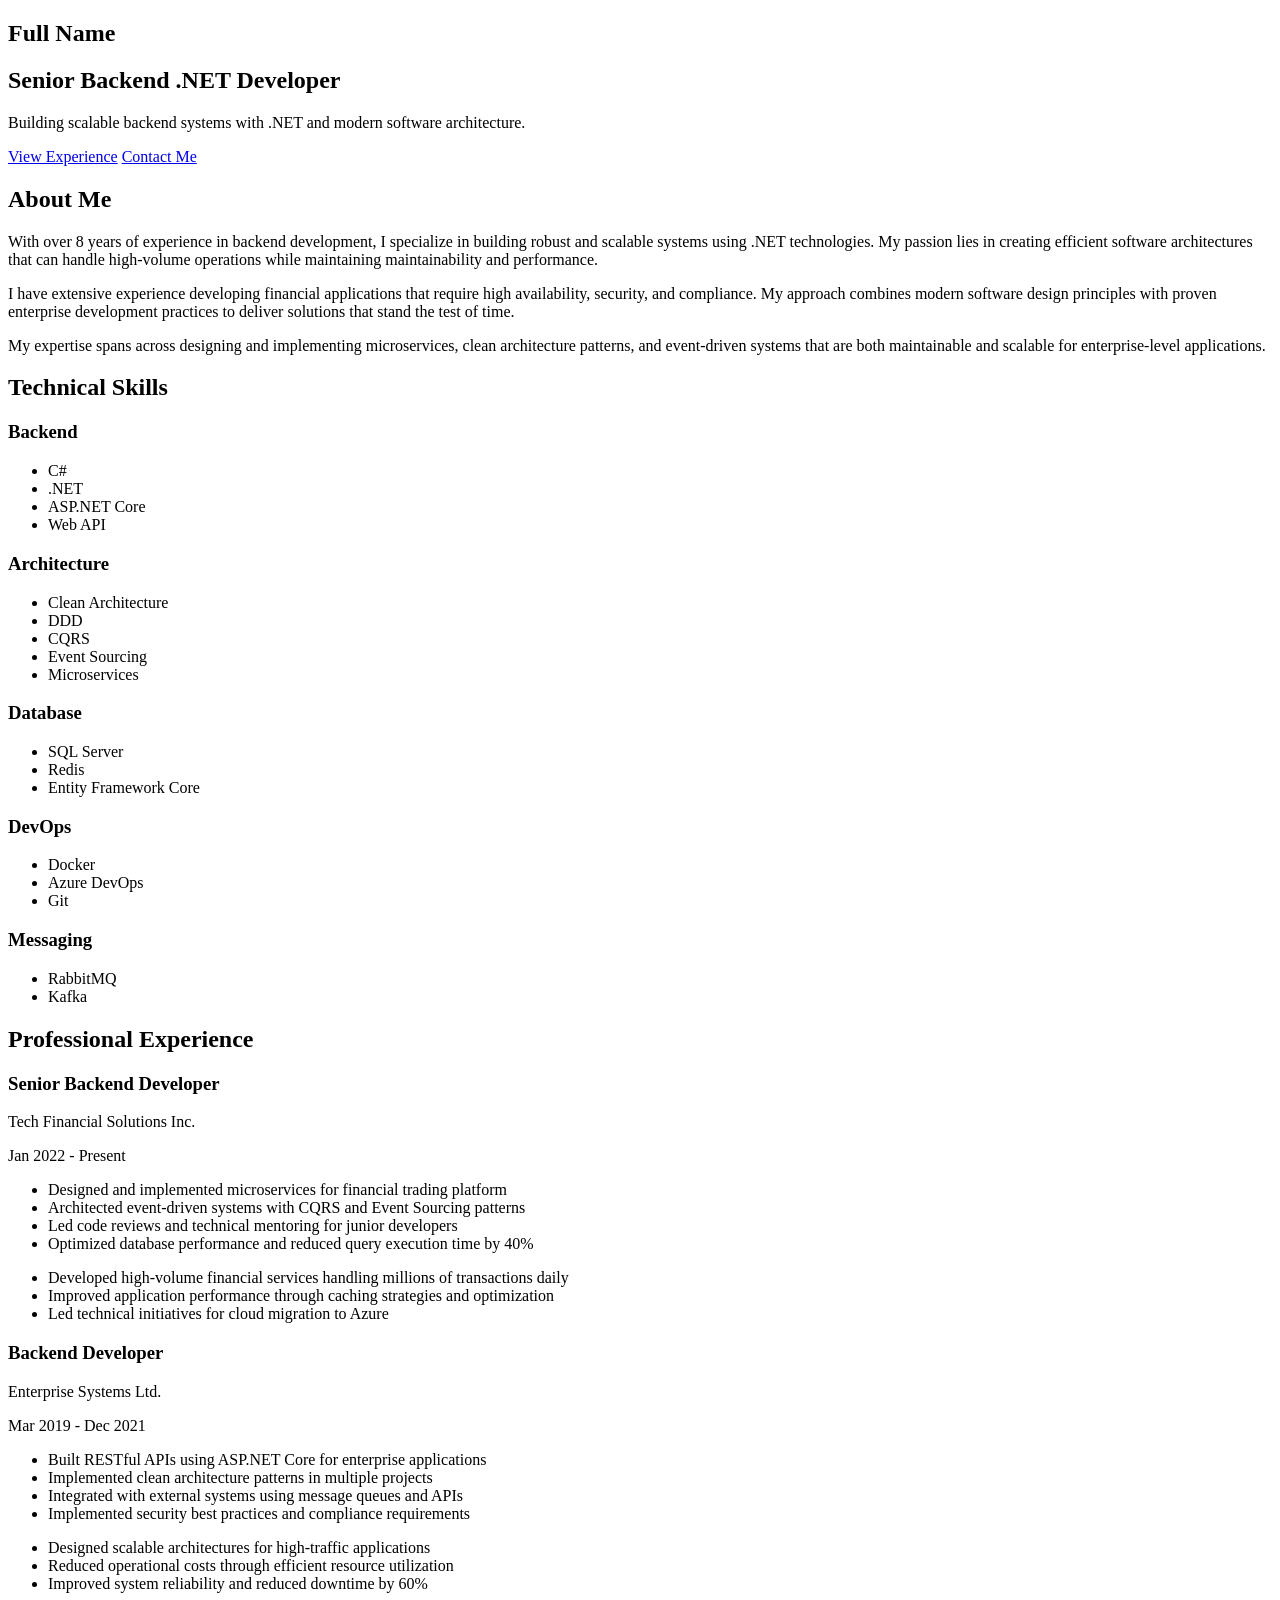
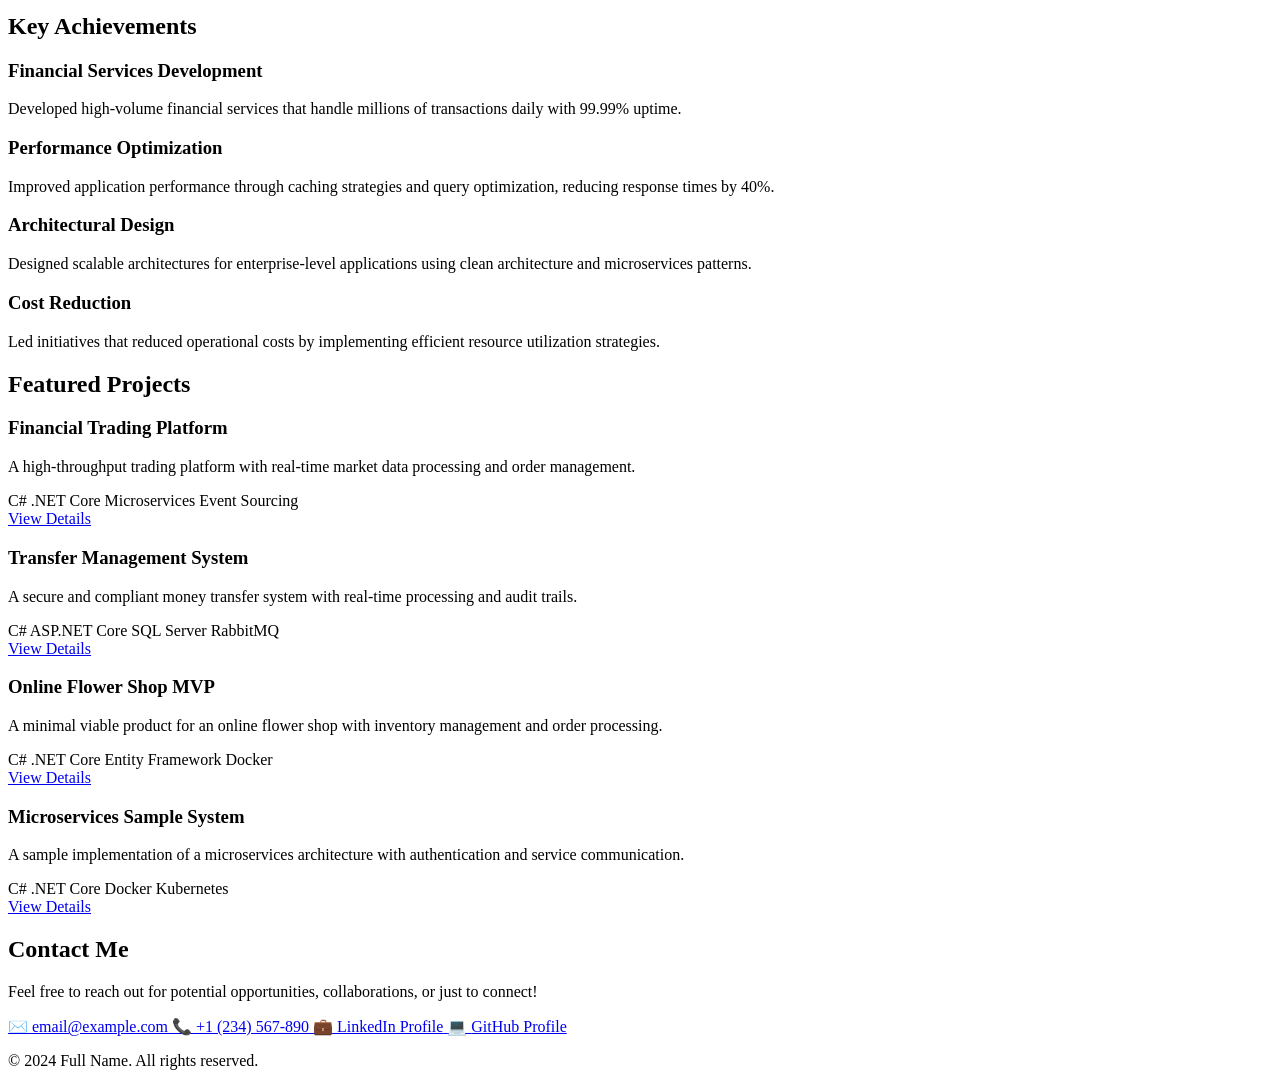
==== index.html @ e5d34d3a "feat: Move index.html to repository root" ====
<!DOCTYPE html>
<html lang="en">
<head>
    <meta charset="UTF-8">
    <meta name="viewport" content="width=device-width, initial-scale=1.0">
    <title>Senior Backend .NET Developer Portfolio</title>
    <link rel="stylesheet" href="styles.css">
</head>
<body>
    <!-- HERO SECTION -->
    <section class="hero">
        <div class="container">
            <div class="hero-content">
                <div class="profile-placeholder">
                    <!-- Profile photo placeholder -->
                </div>
                <h1 class="hero-name">Full Name</h1>
                <h2 class="hero-title">Senior Backend .NET Developer</h2>
                <p class="hero-headline">Building scalable backend systems with .NET and modern software architecture.</p>
                <div class="hero-buttons">
                    <a href="#experience" class="btn btn-primary">View Experience</a>
                    <a href="#contact" class="btn btn-secondary">Contact Me</a>
                </div>
            </div>
        </div>
    </section>

    <!-- ABOUT ME -->
    <section id="about" class="about">
        <div class="container">
            <h2 class="section-title">About Me</h2>
            <div class="about-content">
                <p>With over 8 years of experience in backend development, I specialize in building robust and scalable systems using .NET technologies. My passion lies in creating efficient software architectures that can handle high-volume operations while maintaining maintainability and performance.</p>
                <p>I have extensive experience developing financial applications that require high availability, security, and compliance. My approach combines modern software design principles with proven enterprise development practices to deliver solutions that stand the test of time.</p>
                <p>My expertise spans across designing and implementing microservices, clean architecture patterns, and event-driven systems that are both maintainable and scalable for enterprise-level applications.</p>
            </div>
        </div>
    </section>

    <!-- TECHNICAL SKILLS -->
    <section id="skills" class="skills">
        <div class="container">
            <h2 class="section-title">Technical Skills</h2>
            <div class="skills-grid">
                <div class="skill-category">
                    <h3>Backend</h3>
                    <ul class="skill-list">
                        <li>C#</li>
                        <li>.NET</li>
                        <li>ASP.NET Core</li>
                        <li>Web API</li>
                    </ul>
                </div>
                <div class="skill-category">
                    <h3>Architecture</h3>
                    <ul class="skill-list">
                        <li>Clean Architecture</li>
                        <li>DDD</li>
                        <li>CQRS</li>
                        <li>Event Sourcing</li>
                        <li>Microservices</li>
                    </ul>
                </div>
                <div class="skill-category">
                    <h3>Database</h3>
                    <ul class="skill-list">
                        <li>SQL Server</li>
                        <li>Redis</li>
                        <li>Entity Framework Core</li>
                    </ul>
                </div>
                <div class="skill-category">
                    <h3>DevOps</h3>
                    <ul class="skill-list">
                        <li>Docker</li>
                        <li>Azure DevOps</li>
                        <li>Git</li>
                    </ul>
                </div>
                <div class="skill-category">
                    <h3>Messaging</h3>
                    <ul class="skill-list">
                        <li>RabbitMQ</li>
                        <li>Kafka</li>
                    </ul>
                </div>
            </div>
        </div>
    </section>

    <!-- PROFESSIONAL EXPERIENCE -->
    <section id="experience" class="experience">
        <div class="container">
            <h2 class="section-title">Professional Experience</h2>
            <div class="timeline">
                <div class="timeline-item">
                    <div class="timeline-content">
                        <h3>Senior Backend Developer</h3>
                        <p class="company">Tech Financial Solutions Inc.</p>
                        <p class="duration">Jan 2022 - Present</p>
                        <ul class="responsibilities">
                            <li>Designed and implemented microservices for financial trading platform</li>
                            <li>Architected event-driven systems with CQRS and Event Sourcing patterns</li>
                            <li>Led code reviews and technical mentoring for junior developers</li>
                            <li>Optimized database performance and reduced query execution time by 40%</li>
                        </ul>
                        <ul class="accomplishments">
                            <li>Developed high-volume financial services handling millions of transactions daily</li>
                            <li>Improved application performance through caching strategies and optimization</li>
                            <li>Led technical initiatives for cloud migration to Azure</li>
                        </ul>
                    </div>
                </div>
                <div class="timeline-item">
                    <div class="timeline-content">
                        <h3>Backend Developer</h3>
                        <p class="company">Enterprise Systems Ltd.</p>
                        <p class="duration">Mar 2019 - Dec 2021</p>
                        <ul class="responsibilities">
                            <li>Built RESTful APIs using ASP.NET Core for enterprise applications</li>
                            <li>Implemented clean architecture patterns in multiple projects</li>
                            <li>Integrated with external systems using message queues and APIs</li>
                            <li>Implemented security best practices and compliance requirements</li>
                        </ul>
                        <ul class="accomplishments">
                            <li>Designed scalable architectures for high-traffic applications</li>
                            <li>Reduced operational costs through efficient resource utilization</li>
                            <li>Improved system reliability and reduced downtime by 60%</li>
                        </ul>
                    </div>
                </div>
            </div>
        </div>
    </section>

    <!-- KEY ACHIEVEMENTS -->
    <section id="achievements" class="achievements">
        <div class="container">
            <h2 class="section-title">Key Achievements</h2>
            <div class="achievements-grid">
                <div class="achievement-card">
                    <h3>Financial Services Development</h3>
                    <p>Developed high-volume financial services that handle millions of transactions daily with 99.99% uptime.</p>
                </div>
                <div class="achievement-card">
                    <h3>Performance Optimization</h3>
                    <p>Improved application performance through caching strategies and query optimization, reducing response times by 40%.</p>
                </div>
                <div class="achievement-card">
                    <h3>Architectural Design</h3>
                    <p>Designed scalable architectures for enterprise-level applications using clean architecture and microservices patterns.</p>
                </div>
                <div class="achievement-card">
                    <h3>Cost Reduction</h3>
                    <p>Led initiatives that reduced operational costs by implementing efficient resource utilization strategies.</p>
                </div>
            </div>
        </div>
    </section>

    <!-- FEATURED PROJECTS -->
    <section id="projects" class="projects">
        <div class="container">
            <h2 class="section-title">Featured Projects</h2>
            <div class="projects-grid">
                <div class="project-card">
                    <div class="project-placeholder">
                        <!-- Project image placeholder -->
                    </div>
                    <h3>Financial Trading Platform</h3>
                    <p>A high-throughput trading platform with real-time market data processing and order management.</p>
                    <div class="project-tech">
                        <span>C#</span>
                        <span>.NET Core</span>
                        <span>Microservices</span>
                        <span>Event Sourcing</span>
                    </div>
                    <a href="#" class="btn btn-small">View Details</a>
                </div>
                <div class="project-card">
                    <div class="project-placeholder">
                        <!-- Project image placeholder -->
                    </div>
                    <h3>Transfer Management System</h3>
                    <p>A secure and compliant money transfer system with real-time processing and audit trails.</p>
                    <div class="project-tech">
                        <span>C#</span>
                        <span>ASP.NET Core</span>
                        <span>SQL Server</span>
                        <span>RabbitMQ</span>
                    </div>
                    <a href="#" class="btn btn-small">View Details</a>
                </div>
                <div class="project-card">
                    <div class="project-placeholder">
                        <!-- Project image placeholder -->
                    </div>
                    <h3>Online Flower Shop MVP</h3>
                    <p>A minimal viable product for an online flower shop with inventory management and order processing.</p>
                    <div class="project-tech">
                        <span>C#</span>
                        <span>.NET Core</span>
                        <span>Entity Framework</span>
                        <span>Docker</span>
                    </div>
                    <a href="#" class="btn btn-small">View Details</a>
                </div>
                <div class="project-card">
                    <div class="project-placeholder">
                        <!-- Project image placeholder -->
                    </div>
                    <h3>Microservices Sample System</h3>
                    <p>A sample implementation of a microservices architecture with authentication and service communication.</p>
                    <div class="project-tech">
                        <span>C#</span>
                        <span>.NET Core</span>
                        <span>Docker</span>
                        <span>Kubernetes</span>
                    </div>
                    <a href="#" class="btn btn-small">View Details</a>
                </div>
            </div>
        </div>
    </section>

    <!-- CONTACT & SOCIAL LINKS -->
    <section id="contact" class="contact">
        <div class="container">
            <h2 class="section-title">Contact Me</h2>
            <div class="contact-content">
                <p>Feel free to reach out for potential opportunities, collaborations, or just to connect!</p>
                <div class="contact-info">
                    <a href="mailto:email@example.com" class="contact-link">
                        <span class="contact-icon">✉️</span>
                        <span>email@example.com</span>
                    </a>
                    <a href="tel:+1234567890" class="contact-link">
                        <span class="contact-icon">📞</span>
                        <span>+1 (234) 567-890</span>
                    </a>
                    <a href="#" class="contact-link">
                        <span class="contact-icon">💼</span>
                        <span>LinkedIn Profile</span>
                    </a>
                    <a href="#" class="contact-link">
                        <span class="contact-icon">💻</span>
                        <span>GitHub Profile</span>
                    </a>
                </div>
            </div>
        </div>
    </section>

    <!-- FOOTER -->
    <footer class="footer">
        <div class="container">
            <p>&copy; 2024 Full Name. All rights reserved.</p>
        </div>
    </footer>
</body>
</html>
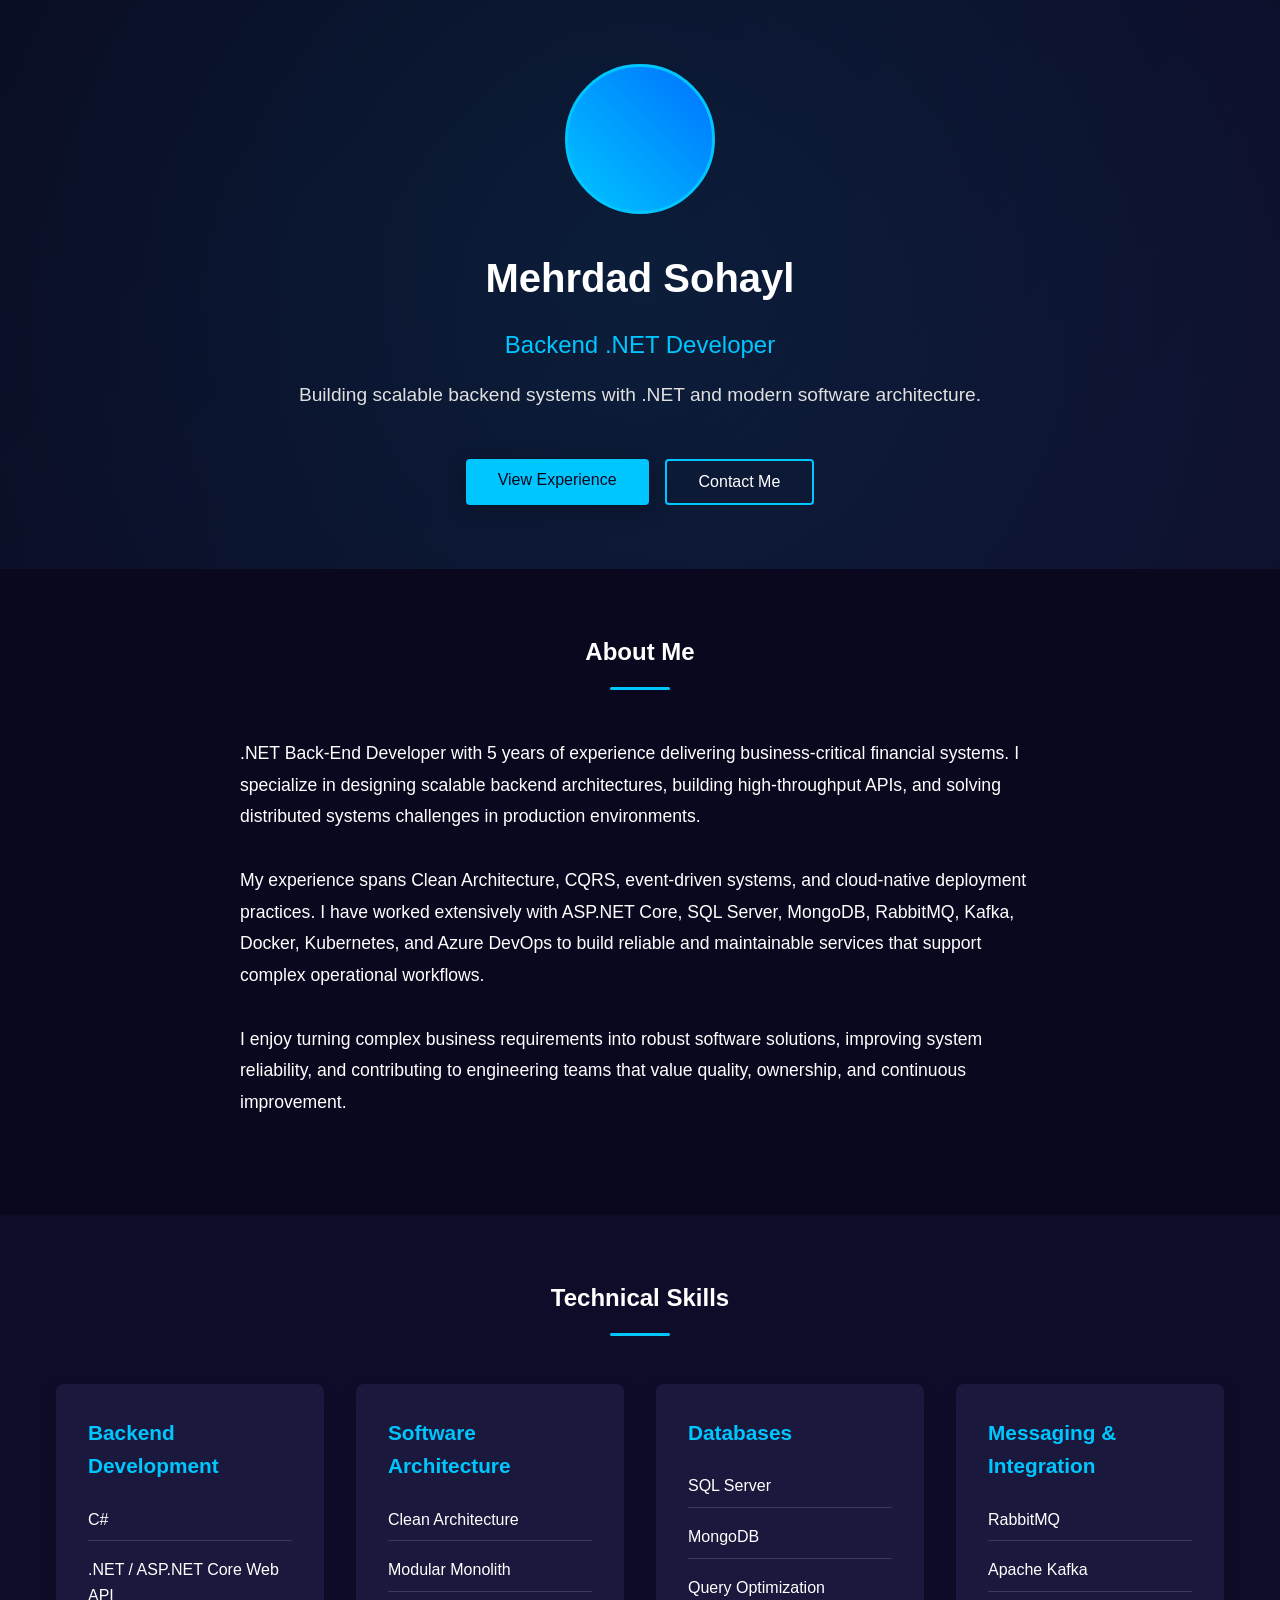
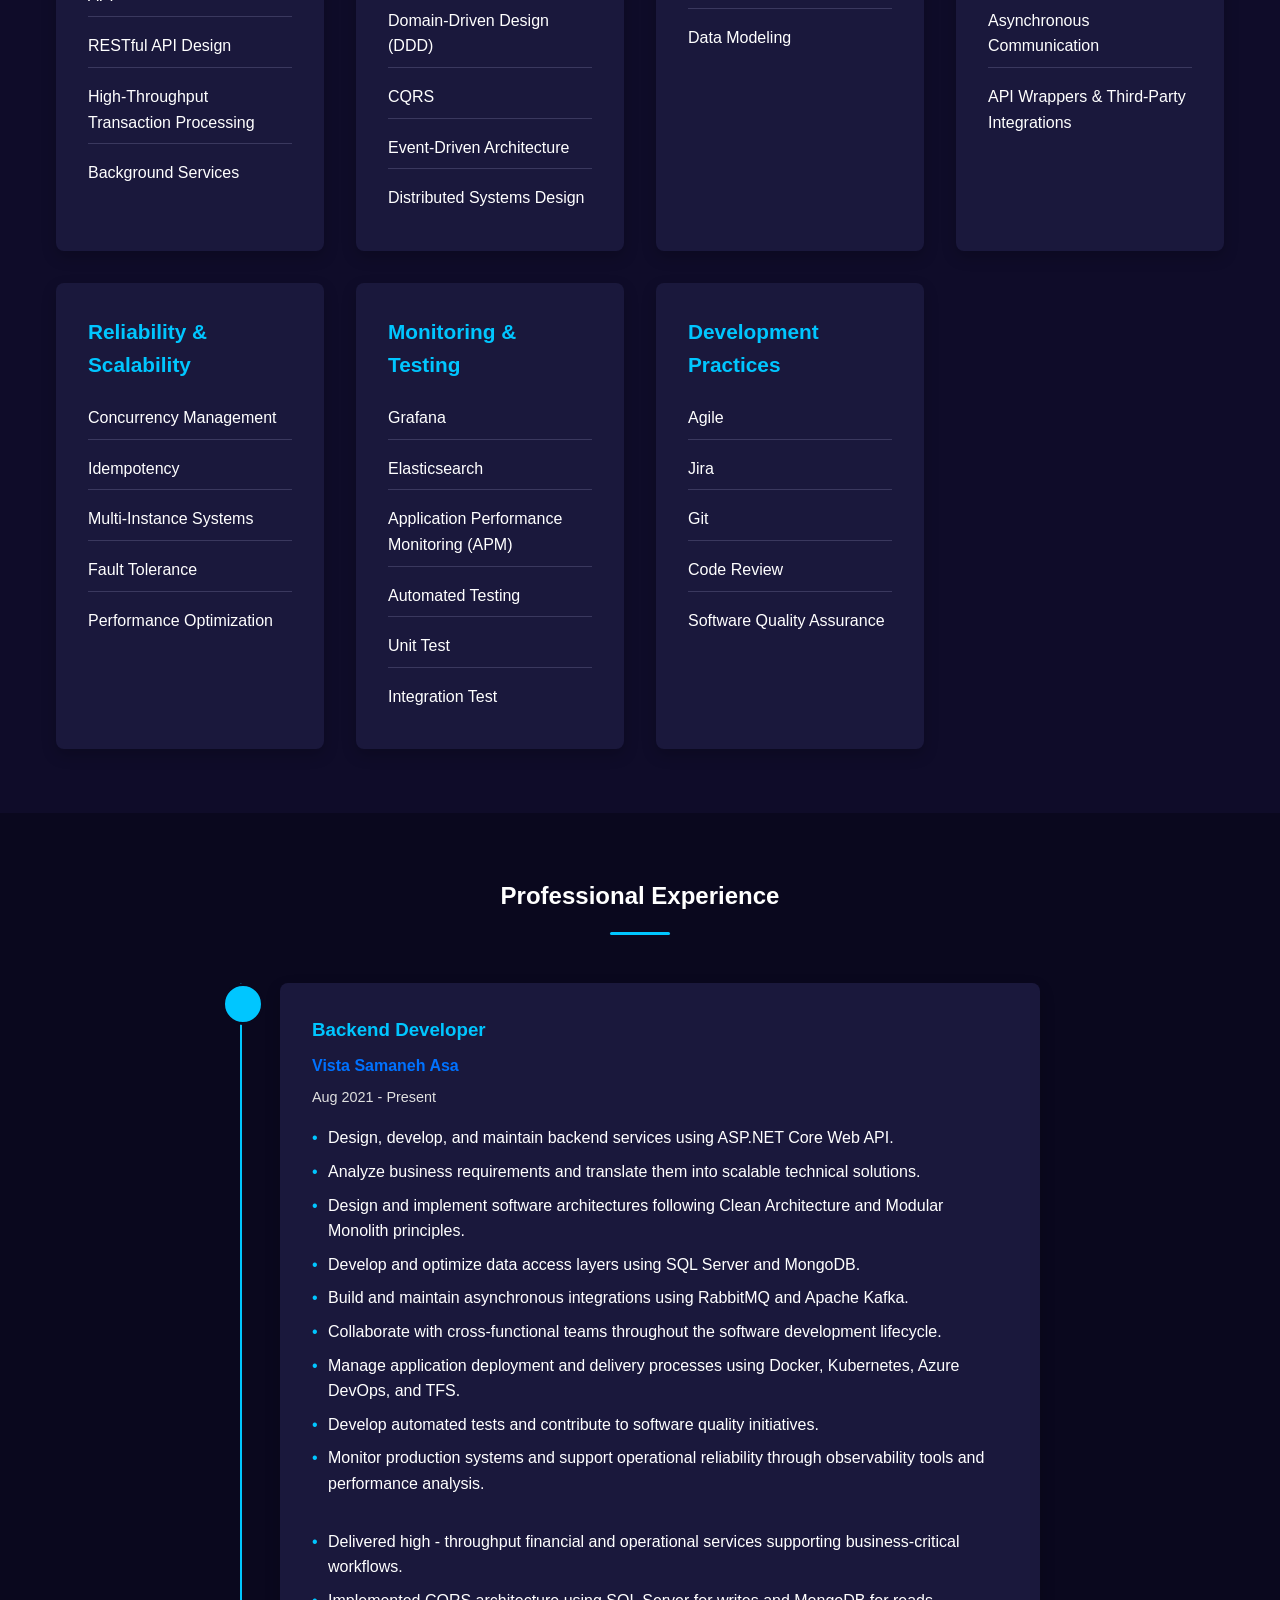
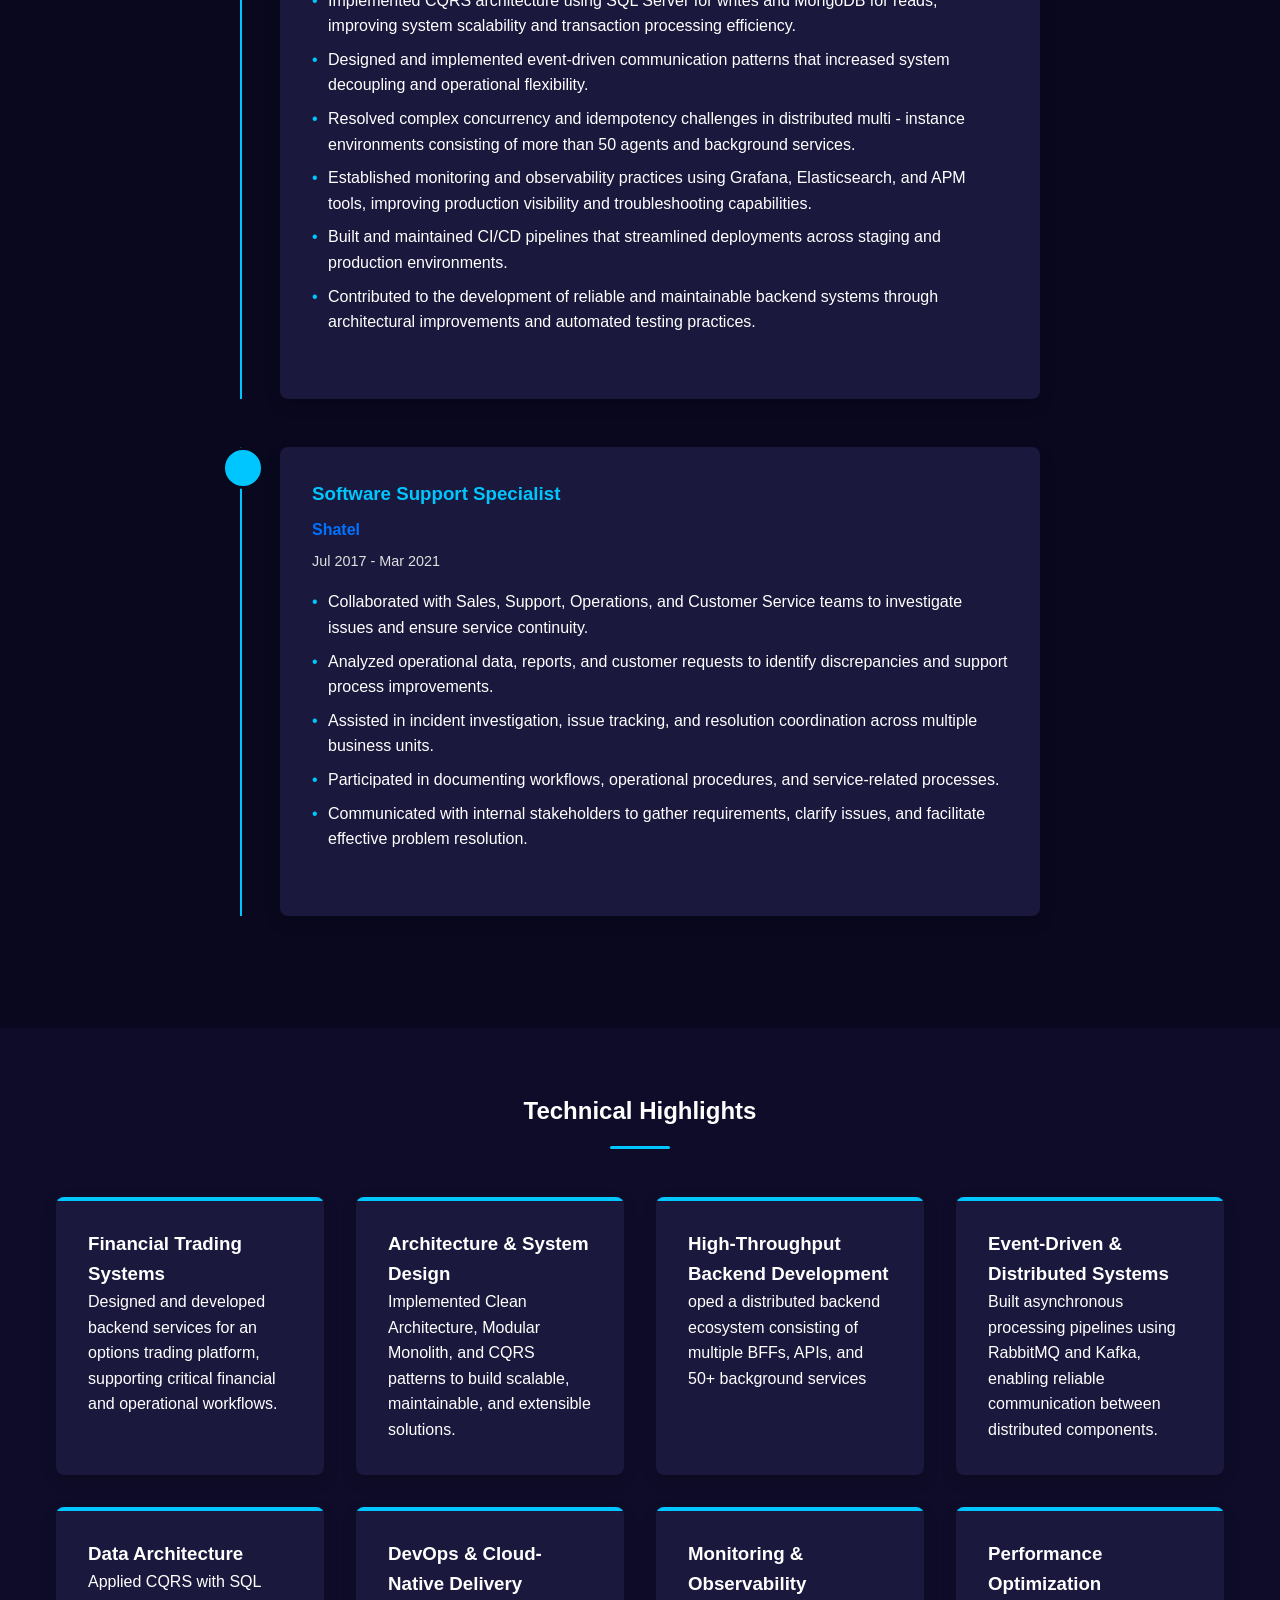
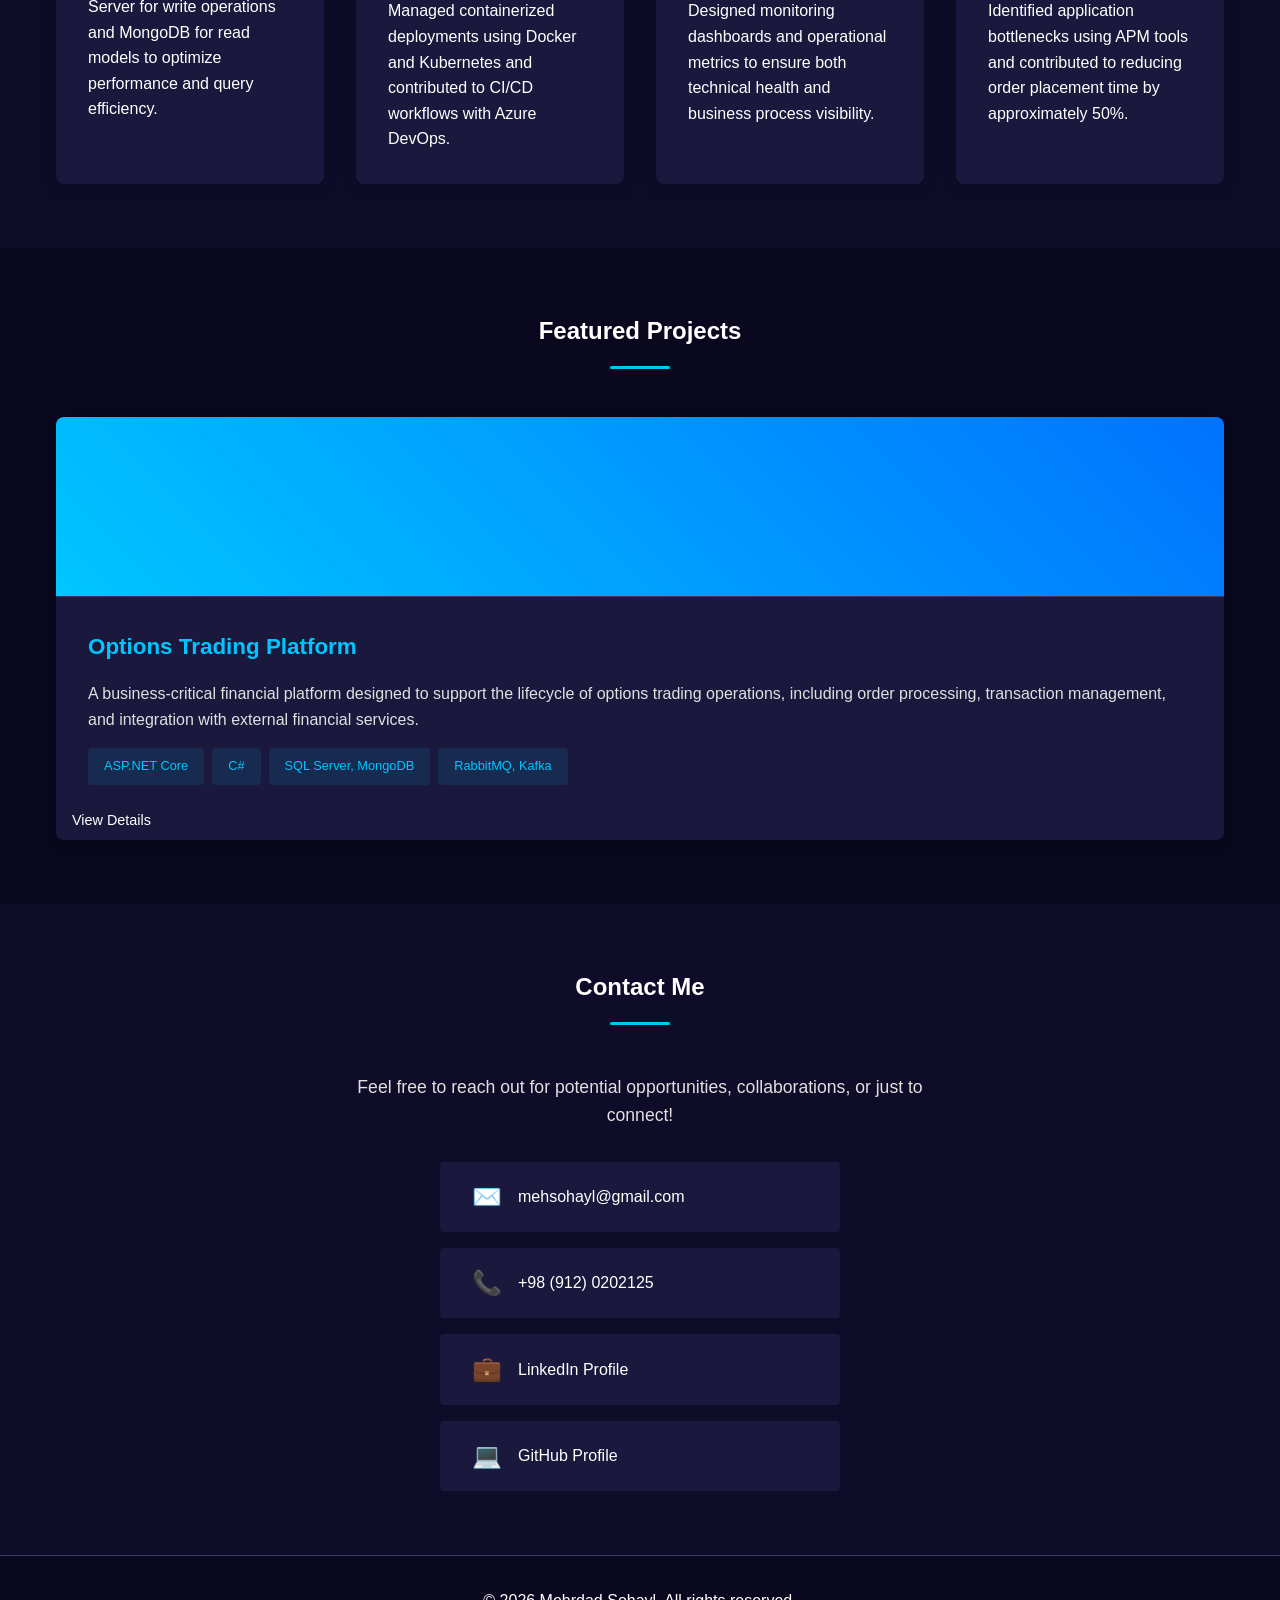
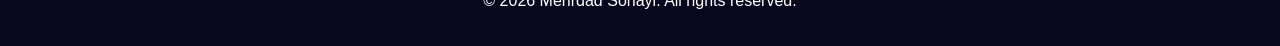
==== commit 9453eb6e: "correcting information" ====
--- a/index.html
+++ b/index.html
@@ -3,7 +3,7 @@
 <head>
     <meta charset="UTF-8">
     <meta name="viewport" content="width=device-width, initial-scale=1.0">
-    <title>Senior Backend .NET Developer Portfolio</title>
+    <title>Backend .NET Developer Portfolio</title>
     <link rel="stylesheet" href="styles.css">
 </head>
 <body>
@@ -14,8 +14,8 @@
                 <div class="profile-placeholder">
                     <!-- Profile photo placeholder -->
                 </div>
-                <h1 class="hero-name">Full Name</h1>
-                <h2 class="hero-title">Senior Backend .NET Developer</h2>
+                <h1 class="hero-name">Mehrdad Sohayl</h1>
+                <h2 class="hero-title">Backend .NET Developer</h2>
                 <p class="hero-headline">Building scalable backend systems with .NET and modern software architecture.</p>
                 <div class="hero-buttons">
                     <a href="#experience" class="btn btn-primary">View Experience</a>
@@ -30,9 +30,9 @@
         <div class="container">
             <h2 class="section-title">About Me</h2>
             <div class="about-content">
-                <p>With over 8 years of experience in backend development, I specialize in building robust and scalable systems using .NET technologies. My passion lies in creating efficient software architectures that can handle high-volume operations while maintaining maintainability and performance.</p>
-                <p>I have extensive experience developing financial applications that require high availability, security, and compliance. My approach combines modern software design principles with proven enterprise development practices to deliver solutions that stand the test of time.</p>
-                <p>My expertise spans across designing and implementing microservices, clean architecture patterns, and event-driven systems that are both maintainable and scalable for enterprise-level applications.</p>
+                <p>.NET Back-End Developer with 5 years of experience delivering business-critical financial systems. I specialize in designing scalable backend architectures, building high-throughput APIs, and solving distributed systems challenges in production environments.</p>
+                <p>My experience spans Clean Architecture, CQRS, event-driven systems, and cloud-native deployment practices. I have worked extensively with ASP.NET Core, SQL Server, MongoDB, RabbitMQ, Kafka, Docker, Kubernetes, and Azure DevOps to build reliable and maintainable services that support complex operational workflows.</p>
+                <p>I enjoy turning complex business requirements into robust software solutions, improving system reliability, and contributing to engineering teams that value quality, ownership, and continuous improvement.</p>
             </div>
         </div>
     </section>
@@ -43,45 +43,74 @@
             <h2 class="section-title">Technical Skills</h2>
             <div class="skills-grid">
                 <div class="skill-category">
-                    <h3>Backend</h3>
+                    <h3>Backend Development</h3>
                     <ul class="skill-list">
                         <li>C#</li>
-                        <li>.NET</li>
-                        <li>ASP.NET Core</li>
-                        <li>Web API</li>
-                    </ul>
-                </div>
-                <div class="skill-category">
-                    <h3>Architecture</h3>
+                        <li>.NET / ASP.NET Core Web API</li>
+                        <li>RESTful API Design</li>
+                        <li>High-Throughput Transaction Processing</li>
+                        <li>Background Services</li>
+
+                    </ul>
+                </div>
+                <div class="skill-category">
+                    <h3>Software Architecture</h3>
                     <ul class="skill-list">
                         <li>Clean Architecture</li>
-                        <li>DDD</li>
+                        <li>Modular Monolith</li>
+                        <li>Domain-Driven Design (DDD)</li>
                         <li>CQRS</li>
-                        <li>Event Sourcing</li>
-                        <li>Microservices</li>
-                    </ul>
-                </div>
-                <div class="skill-category">
-                    <h3>Database</h3>
+                        <li>Event-Driven Architecture</li>
+                        <li>Distributed Systems Design</li>
+                    </ul>
+                </div>
+                <div class="skill-category">
+                    <h3>Databases</h3>
                     <ul class="skill-list">
                         <li>SQL Server</li>
-                        <li>Redis</li>
-                        <li>Entity Framework Core</li>
-                    </ul>
-                </div>
-                <div class="skill-category">
-                    <h3>DevOps</h3>
-                    <ul class="skill-list">
-                        <li>Docker</li>
-                        <li>Azure DevOps</li>
+                        <li>MongoDB</li>
+                        <li>Query Optimization</li>
+                        <li>Data Modeling</li>
+                    </ul>
+                </div>
+                <div class="skill-category">
+                    <h3>Messaging & Integration</h3>
+                    <ul class="skill-list">
+                        <li>RabbitMQ</li>
+                        <li>Apache Kafka</li>
+                        <li>Asynchronous Communication</li>
+                        <li>API Wrappers & Third-Party Integrations</li>
+                    </ul>
+                </div>
+                <div class="skill-category">
+                    <h3>Reliability & Scalability</h3>
+                    <ul class="skill-list">
+                        <li>Concurrency Management</li>
+                        <li>Idempotency</li>
+                        <li>Multi-Instance Systems</li>
+                        <li>Fault Tolerance</li>
+                        <li>Performance Optimization</li>
+                    </ul>
+                </div>
+                <div class="skill-category">
+                    <h3>Monitoring & Testing</h3>
+                    <ul class="skill-list">
+                        <li>Grafana</li>
+                        <li>Elasticsearch</li>
+                        <li>Application Performance Monitoring (APM)</li>
+                        <li>Automated Testing</li>
+                        <li>Unit Test</li>
+                        <li>Integration Test</li>
+                    </ul>
+                </div>
+                <div class="skill-category">
+                    <h3>Development Practices</h3>
+                    <ul class="skill-list">
+                        <li>Agile</li>
+                        <li>Jira</li>
                         <li>Git</li>
-                    </ul>
-                </div>
-                <div class="skill-category">
-                    <h3>Messaging</h3>
-                    <ul class="skill-list">
-                        <li>RabbitMQ</li>
-                        <li>Kafka</li>
+                        <li>Code Review</li>
+                        <li>Software Quality Assurance</li>
                     </ul>
                 </div>
             </div>
@@ -95,64 +124,85 @@
             <div class="timeline">
                 <div class="timeline-item">
                     <div class="timeline-content">
-                        <h3>Senior Backend Developer</h3>
-                        <p class="company">Tech Financial Solutions Inc.</p>
-                        <p class="duration">Jan 2022 - Present</p>
+                        <h3>Backend Developer</h3>
+                        <p class="company">Vista Samaneh Asa</p>
+                        <p class="duration">Aug 2021 - Present</p>
                         <ul class="responsibilities">
-                            <li>Designed and implemented microservices for financial trading platform</li>
-                            <li>Architected event-driven systems with CQRS and Event Sourcing patterns</li>
-                            <li>Led code reviews and technical mentoring for junior developers</li>
-                            <li>Optimized database performance and reduced query execution time by 40%</li>
+                            <li>Design, develop, and maintain backend services using ASP.NET Core Web API.</li>
+                            <li>Analyze business requirements and translate them into scalable technical solutions.</li>
+                            <li>Design and implement software architectures following Clean Architecture and Modular Monolith principles.</li>
+                            <li>Develop and optimize data access layers using SQL Server and MongoDB.</li>
+                            <li>Build and maintain asynchronous integrations using RabbitMQ and Apache Kafka.</li>
+                            <li>Collaborate with cross-functional teams throughout the software development lifecycle.</li>
+                            <li>Manage application deployment and delivery processes using Docker, Kubernetes, Azure DevOps, and TFS.</li>
+                            <li>Develop automated tests and contribute to software quality initiatives.</li>
+                            <li>Monitor production systems and support operational reliability through observability tools and performance analysis.</li>
                         </ul>
                         <ul class="accomplishments">
-                            <li>Developed high-volume financial services handling millions of transactions daily</li>
-                            <li>Improved application performance through caching strategies and optimization</li>
-                            <li>Led technical initiatives for cloud migration to Azure</li>
+                            <li>Delivered high - throughput financial and operational services supporting business-critical workflows.</li>
+                            <li>Implemented CQRS architecture using SQL Server for writes and MongoDB for reads, improving system scalability and transaction processing efficiency.</li>
+                            <li>Designed and implemented event-driven communication patterns that increased system decoupling and operational flexibility.</li>
+                            <li>Resolved complex concurrency and idempotency challenges in distributed multi - instance environments consisting of more than 50 agents and background services.</li>
+                            <li>Established monitoring and observability practices using Grafana, Elasticsearch, and APM tools, improving production visibility and troubleshooting capabilities.</li>
+                            <li>Built and maintained CI/CD pipelines that streamlined deployments across staging and production environments.</li>
+                            <li>Contributed to the development of reliable and maintainable backend systems through architectural improvements and automated testing practices.</li>
                         </ul>
                     </div>
                 </div>
                 <div class="timeline-item">
                     <div class="timeline-content">
-                        <h3>Backend Developer</h3>
-                        <p class="company">Enterprise Systems Ltd.</p>
-                        <p class="duration">Mar 2019 - Dec 2021</p>
+                        <h3>Software Support Specialist</h3>
+                        <p class="company">Shatel</p>
+                        <p class="duration">Jul 2017 - Mar 2021</p>
                         <ul class="responsibilities">
-                            <li>Built RESTful APIs using ASP.NET Core for enterprise applications</li>
-                            <li>Implemented clean architecture patterns in multiple projects</li>
-                            <li>Integrated with external systems using message queues and APIs</li>
-                            <li>Implemented security best practices and compliance requirements</li>
+                            <li>Collaborated with Sales, Support, Operations, and Customer Service teams to investigate issues and ensure service continuity.</li>
+                            <li>Analyzed operational data, reports, and customer requests to identify discrepancies and support process improvements.</li>
+                            <li>Assisted in incident investigation, issue tracking, and resolution coordination across multiple business units.</li>
+                            <li>Participated in documenting workflows, operational procedures, and service-related processes.</li>
+                            <li>Communicated with internal stakeholders to gather requirements, clarify issues, and facilitate effective problem resolution.</li>
                         </ul>
-                        <ul class="accomplishments">
-                            <li>Designed scalable architectures for high-traffic applications</li>
-                            <li>Reduced operational costs through efficient resource utilization</li>
-                            <li>Improved system reliability and reduced downtime by 60%</li>
-                        </ul>
-                    </div>
-                </div>
-            </div>
-        </div>
-    </section>
-
-    <!-- KEY ACHIEVEMENTS -->
+                    </div>
+                </div>
+            </div>
+        </div>
+    </section>
+
+    <!-- Technical Highlights -->
     <section id="achievements" class="achievements">
         <div class="container">
-            <h2 class="section-title">Key Achievements</h2>
+            <h2 class="section-title">Technical Highlights</h2>
             <div class="achievements-grid">
                 <div class="achievement-card">
-                    <h3>Financial Services Development</h3>
-                    <p>Developed high-volume financial services that handle millions of transactions daily with 99.99% uptime.</p>
+                    <h3>Financial Trading Systems</h3>
+                    <p>Designed and developed backend services for an options trading platform, supporting critical financial and operational workflows.</p>
+                </div>
+                <div class="achievement-card">
+                    <h3>Architecture & System Design</h3>
+                    <p>Implemented Clean Architecture, Modular Monolith, and CQRS patterns to build scalable, maintainable, and extensible solutions.</p>
+                </div>
+                <div class="achievement-card">
+                    <h3>High-Throughput Backend Development</h3>
+                    <p>oped a distributed backend ecosystem consisting of multiple BFFs, APIs, and 50+ background services</p>
+                </div>
+                <div class="achievement-card">
+                    <h3>Event-Driven & Distributed Systems</h3>
+                    <p>Built asynchronous processing pipelines using RabbitMQ and Kafka, enabling reliable communication between distributed components.</p>
+                </div>
+                <div class="achievement-card">
+                    <h3>Data Architecture</h3>
+                    <p>Applied CQRS with SQL Server for write operations and MongoDB for read models to optimize performance and query efficiency.</p>
+                </div>
+                <div class="achievement-card">
+                    <h3>DevOps & Cloud-Native Delivery</h3>
+                    <p>Managed containerized deployments using Docker and Kubernetes and contributed to CI/CD workflows with Azure DevOps.</p>
+                </div>
+                <div class="achievement-card">
+                    <h3>Monitoring & Observability</h3>
+                    <p>Designed monitoring dashboards and operational metrics to ensure both technical health and business process visibility.</p>
                 </div>
                 <div class="achievement-card">
                     <h3>Performance Optimization</h3>
-                    <p>Improved application performance through caching strategies and query optimization, reducing response times by 40%.</p>
-                </div>
-                <div class="achievement-card">
-                    <h3>Architectural Design</h3>
-                    <p>Designed scalable architectures for enterprise-level applications using clean architecture and microservices patterns.</p>
-                </div>
-                <div class="achievement-card">
-                    <h3>Cost Reduction</h3>
-                    <p>Led initiatives that reduced operational costs by implementing efficient resource utilization strategies.</p>
+                    <p>Identified application bottlenecks using APM tools and contributed to reducing order placement time by approximately 50%.</p>
                 </div>
             </div>
         </div>
@@ -167,55 +217,13 @@
                     <div class="project-placeholder">
                         <!-- Project image placeholder -->
                     </div>
-                    <h3>Financial Trading Platform</h3>
-                    <p>A high-throughput trading platform with real-time market data processing and order management.</p>
+                    <h3>Options Trading Platform</h3>
+                    <p>A business-critical financial platform designed to support the lifecycle of options trading operations, including order processing, transaction management, and integration with external financial services.</p>
                     <div class="project-tech">
+                        <span>ASP.NET Core</span>
                         <span>C#</span>
-                        <span>.NET Core</span>
-                        <span>Microservices</span>
-                        <span>Event Sourcing</span>
-                    </div>
-                    <a href="#" class="btn btn-small">View Details</a>
-                </div>
-                <div class="project-card">
-                    <div class="project-placeholder">
-                        <!-- Project image placeholder -->
-                    </div>
-                    <h3>Transfer Management System</h3>
-                    <p>A secure and compliant money transfer system with real-time processing and audit trails.</p>
-                    <div class="project-tech">
-                        <span>C#</span>
-                        <span>ASP.NET Core</span>
-                        <span>SQL Server</span>
-                        <span>RabbitMQ</span>
-                    </div>
-                    <a href="#" class="btn btn-small">View Details</a>
-                </div>
-                <div class="project-card">
-                    <div class="project-placeholder">
-                        <!-- Project image placeholder -->
-                    </div>
-                    <h3>Online Flower Shop MVP</h3>
-                    <p>A minimal viable product for an online flower shop with inventory management and order processing.</p>
-                    <div class="project-tech">
-                        <span>C#</span>
-                        <span>.NET Core</span>
-                        <span>Entity Framework</span>
-                        <span>Docker</span>
-                    </div>
-                    <a href="#" class="btn btn-small">View Details</a>
-                </div>
-                <div class="project-card">
-                    <div class="project-placeholder">
-                        <!-- Project image placeholder -->
-                    </div>
-                    <h3>Microservices Sample System</h3>
-                    <p>A sample implementation of a microservices architecture with authentication and service communication.</p>
-                    <div class="project-tech">
-                        <span>C#</span>
-                        <span>.NET Core</span>
-                        <span>Docker</span>
-                        <span>Kubernetes</span>
+                        <span>SQL Server, MongoDB</span>
+                        <span>RabbitMQ, Kafka</span>
                     </div>
                     <a href="#" class="btn btn-small">View Details</a>
                 </div>
@@ -230,19 +238,19 @@
             <div class="contact-content">
                 <p>Feel free to reach out for potential opportunities, collaborations, or just to connect!</p>
                 <div class="contact-info">
-                    <a href="mailto:email@example.com" class="contact-link">
+                    <a href="mailto:mehsohayl@gmail.com" class="contact-link">
                         <span class="contact-icon">✉️</span>
-                        <span>email@example.com</span>
-                    </a>
-                    <a href="tel:+1234567890" class="contact-link">
+                        <span>mehsohayl@gmail.com</span>
+                    </a>
+                    <a href="tel:+989120202125" class="contact-link">
                         <span class="contact-icon">📞</span>
-                        <span>+1 (234) 567-890</span>
-                    </a>
-                    <a href="#" class="contact-link">
+                        <span>+98 (912) 0202125</span>
+                    </a>
+                    <a href="https://ir.linkedin.com/in/mehrdad-sohayl-073603b1" class="contact-link">
                         <span class="contact-icon">💼</span>
                         <span>LinkedIn Profile</span>
                     </a>
-                    <a href="#" class="contact-link">
+                    <a href="https://github.com/Mehrdad-Sohayl" class="contact-link">
                         <span class="contact-icon">💻</span>
                         <span>GitHub Profile</span>
                     </a>
@@ -254,7 +262,7 @@
     <!-- FOOTER -->
     <footer class="footer">
         <div class="container">
-            <p>&copy; 2024 Full Name. All rights reserved.</p>
+            <p>&copy; 2026 Mehrdad Sohayl. All rights reserved.</p>
         </div>
     </footer>
 </body>
--- a/styles.css
+++ b/styles.css
@@ -0,0 +1,564 @@
+/* CSS Variables */
+:root {
+  /* Color Palette */
+  --primary-color: #00c6ff;
+  --secondary-color: #0072ff;
+  --accent-color: #ff6b6b;
+  --dark-bg: #0f0c29;
+  --darker-bg: #0a081e;
+  --card-bg: #1a183c;
+  --text-primary: #ffffff;
+  --text-secondary: #e0e0e0;
+  --border-color: #3a385e;
+  
+  /* Spacing */
+  --spacing-xs: 0.5rem;
+  --spacing-s: 1rem;
+  --spacing-m: 2rem;
+  --spacing-l: 3rem;
+  --spacing-xl: 4rem;
+  
+  /* Typography */
+  --font-primary: 'Segoe UI', Tahoma, Geneva, Verdana, sans-serif;
+  --font-weight-light: 300;
+  --font-weight-regular: 400;
+  --font-weight-medium: 500;
+  --font-weight-bold: 700;
+  
+  /* Shadows */
+  --shadow: 0 4px 20px rgba(0, 0, 0, 0.3);
+  --card-shadow: 0 6px 15px rgba(0, 0, 0, 0.2);
+  
+  /* Transitions */
+  --transition: all 0.3s ease;
+}
+
+/* Reset and Base Styles */
+* {
+  margin: 0;
+  padding: 0;
+  box-sizing: border-box;
+}
+
+html {
+  scroll-behavior: smooth;
+}
+
+body {
+  font-family: var(--font-primary);
+  background-color: var(--darker-bg);
+  color: var(--text-primary);
+  line-height: 1.6;
+}
+
+.container {
+  max-width: 1200px;
+  margin: 0 auto;
+  padding: 0 var(--spacing-s);
+}
+
+a {
+  text-decoration: none;
+  color: inherit;
+}
+
+ul {
+  list-style: none;
+}
+
+/* Buttons */
+.btn {
+  display: inline-block;
+  padding: var(--spacing-xs) var(--spacing-m);
+  border-radius: 4px;
+  font-weight: var(--font-weight-medium);
+  cursor: pointer;
+  transition: var(--transition);
+  border: none;
+  font-size: 1rem;
+}
+
+.btn-primary {
+  background-color: var(--primary-color);
+  color: var(--darker-bg);
+  box-shadow: var(--shadow);
+}
+
+.btn-primary:hover {
+  background-color: #00a8e6;
+  transform: translateY(-2px);
+}
+
+.btn-secondary {
+  background-color: transparent;
+  color: var(--text-primary);
+  border: 2px solid var(--primary-color);
+}
+
+.btn-secondary:hover {
+  background-color: rgba(0, 198, 255, 0.1);
+}
+
+.btn-small {
+  padding: var(--spacing-xs) var(--spacing-s);
+  font-size: 0.9rem;
+}
+
+/* Section Titles */
+.section-title {
+  text-align: center;
+  margin-bottom: var(--spacing-l);
+  position: relative;
+  font-weight: var(--font-weight-bold);
+}
+
+.section-title::after {
+  content: '';
+  display: block;
+  width: 60px;
+  height: 3px;
+  background: var(--primary-color);
+  margin: var(--spacing-s) auto;
+  border-radius: 2px;
+}
+
+/* Hero Section */
+.hero {
+  background: linear-gradient(135deg, var(--darker-bg), var(--dark-bg));
+  padding: var(--spacing-xl) 0;
+  text-align: center;
+  position: relative;
+  overflow: hidden;
+}
+
+.hero::before {
+  content: '';
+  position: absolute;
+  top: -50%;
+  left: -50%;
+  width: 200%;
+  height: 200%;
+  background: radial-gradient(circle, rgba(0, 198, 255, 0.1) 0%, transparent 70%);
+  z-index: 0;
+}
+
+.hero-content {
+  position: relative;
+  z-index: 1;
+}
+
+.profile-placeholder {
+  width: 150px;
+  height: 150px;
+  border-radius: 50%;
+  background: linear-gradient(45deg, var(--primary-color), var(--secondary-color));
+  margin: 0 auto var(--spacing-m);
+  display: flex;
+  align-items: center;
+  justify-content: center;
+  font-size: 2rem;
+  color: white;
+  border: 3px solid var(--primary-color);
+}
+
+.hero-name {
+  font-size: 2.5rem;
+  margin-bottom: var(--spacing-s);
+  font-weight: var(--font-weight-bold);
+}
+
+.hero-title {
+  font-size: 1.5rem;
+  margin-bottom: var(--spacing-s);
+  color: var(--primary-color);
+  font-weight: var(--font-weight-medium);
+}
+
+.hero-headline {
+  font-size: 1.2rem;
+  max-width: 700px;
+  margin: 0 auto var(--spacing-l);
+  color: var(--text-secondary);
+  font-weight: var(--font-weight-light);
+}
+
+.hero-buttons {
+  display: flex;
+  justify-content: center;
+  gap: var(--spacing-s);
+  flex-wrap: wrap;
+}
+
+/* About Section */
+.about {
+  padding: var(--spacing-xl) 0;
+  background-color: var(--darker-bg);
+}
+
+.about-content {
+  max-width: 800px;
+  margin: 0 auto;
+  font-size: 1.1rem;
+  line-height: 1.8;
+}
+
+.about-content p {
+  margin-bottom: var(--spacing-m);
+}
+
+/* Skills Section */
+.skills {
+  padding: var(--spacing-xl) 0;
+  background-color: var(--dark-bg);
+}
+
+.skills-grid {
+  display: grid;
+  grid-template-columns: repeat(auto-fit, minmax(250px, 1fr));
+  gap: var(--spacing-m);
+}
+
+.skill-category {
+  background-color: var(--card-bg);
+  padding: var(--spacing-m);
+  border-radius: 8px;
+  box-shadow: var(--card-shadow);
+  transition: var(--transition);
+}
+
+.skill-category:hover {
+  transform: translateY(-5px);
+  box-shadow: 0 10px 25px rgba(0, 0, 0, 0.3);
+}
+
+.skill-category h3 {
+  color: var(--primary-color);
+  margin-bottom: var(--spacing-s);
+  font-size: 1.3rem;
+}
+
+.skill-list {
+  display: flex;
+  flex-direction: column;
+  gap: var(--spacing-xs);
+}
+
+.skill-list li {
+  padding: var(--spacing-xs) 0;
+  border-bottom: 1px solid var(--border-color);
+}
+
+.skill-list li:last-child {
+  border-bottom: none;
+}
+
+/* Experience Section */
+.experience {
+  padding: var(--spacing-xl) 0;
+  background-color: var(--darker-bg);
+}
+
+.timeline {
+  max-width: 800px;
+  margin: 0 auto;
+}
+
+.timeline-item {
+  position: relative;
+  margin-bottom: var(--spacing-l);
+  padding-left: 40px;
+}
+
+.timeline-item::before {
+  content: '';
+  position: absolute;
+  left: 0;
+  top: 0;
+  width: 2px;
+  height: 100%;
+  background: var(--primary-color);
+}
+
+.timeline-item::after {
+  content: '';
+  position: absolute;
+  left: -18px;
+  top: 0;
+  width: 36px;
+  height: 36px;
+  border-radius: 50%;
+  background: var(--primary-color);
+  border: 3px solid var(--darker-bg);
+}
+
+.timeline-content {
+  background-color: var(--card-bg);
+  padding: var(--spacing-m);
+  border-radius: 8px;
+  box-shadow: var(--card-shadow);
+  position: relative;
+  z-index: 1;
+}
+
+.timeline-content h3 {
+  color: var(--primary-color);
+  margin-bottom: var(--spacing-xs);
+}
+
+.company {
+  font-weight: var(--font-weight-bold);
+  margin-bottom: var(--spacing-xs);
+  color: var(--secondary-color);
+}
+
+.duration {
+  color: var(--text-secondary);
+  margin-bottom: var(--spacing-s);
+  font-size: 0.9rem;
+}
+
+.responsibilities,
+.accomplishments {
+  margin-bottom: var(--spacing-m);
+}
+
+.responsibilities li,
+.accomplishments li {
+  margin-bottom: var(--spacing-xs);
+  position: relative;
+  padding-left: var(--spacing-s);
+}
+
+.responsibilities li::before,
+.accomplishments li::before {
+  content: '•';
+  color: var(--primary-color);
+  position: absolute;
+  left: 0;
+  top: 0;
+}
+
+/* Achievements Section */
+.achievements {
+  padding: var(--spacing-xl) 0;
+  background-color: var(--dark-bg);
+}
+
+.achievements-grid {
+  display: grid;
+  grid-template-columns: repeat(auto-fit, minmax(250px, 1fr));
+  gap: var(--spacing-m);
+}
+
+.achievement-card {
+  background-color: var(--card-bg);
+  padding: var(--spacing-m);
+  border-radius: 8px;
+  box-shadow: var(--card-shadow);
+  transition: var(--transition);
+  position: relative;
+  overflow: hidden;
+}
+
+.achievement-card:hover {
+  transform: translateY(-5px);
+  box-shadow: 0 10px 25px rgba(0, 0, 0, 0.3);
+}
+
+.achievement-card::before {
+  content: '';
+  position: absolute;
+  top: 0;
+  left: 0;
+  width: 100%;
+  height: 4px;
+  background: var(--primary-color);
+}
+
+/* Projects Section */
+.projects {
+  padding: var(--spacing-xl) 0;
+  background-color: var(--darker-bg);
+}
+
+.projects-grid {
+  display: grid;
+  grid-template-columns: repeat(auto-fit, minmax(300px, 1fr));
+  gap: var(--spacing-m);
+}
+
+.project-card {
+  background-color: var(--card-bg);
+  border-radius: 8px;
+  overflow: hidden;
+  box-shadow: var(--card-shadow);
+  transition: var(--transition);
+  display: flex;
+  flex-direction: column;
+  height: 100%;
+}
+
+.project-card:hover {
+  transform: translateY(-5px);
+  box-shadow: 0 10px 25px rgba(0, 0, 0, 0.3);
+}
+
+.project-placeholder {
+  width: 100%;
+  height: 180px;
+  background: linear-gradient(45deg, var(--primary-color), var(--secondary-color));
+  display: flex;
+  align-items: center;
+  justify-content: center;
+  font-size: 2rem;
+  color: white;
+  border-bottom: 1px solid var(--border-color);
+}
+
+.project-card h3 {
+  margin: var(--spacing-m) var(--spacing-m) var(--spacing-s);
+  font-size: 1.4rem;
+  color: var(--primary-color);
+}
+
+.project-card p {
+  margin: 0 var(--spacing-m) var(--spacing-s);
+  color: var(--text-secondary);
+  flex-grow: 1;
+}
+
+.project-tech {
+  display: flex;
+  flex-wrap: wrap;
+  gap: var(--spacing-xs);
+  margin: 0 var(--spacing-m) var(--spacing-s);
+}
+
+.project-tech span {
+  background-color: rgba(0, 198, 255, 0.1);
+  color: var(--primary-color);
+  padding: var(--spacing-xs) var(--spacing-s);
+  border-radius: 4px;
+  font-size: 0.8rem;
+}
+
+/* Contact Section */
+.contact {
+  padding: var(--spacing-xl) 0;
+  background-color: var(--dark-bg);
+  text-align: center;
+}
+
+.contact-content {
+  max-width: 600px;
+  margin: 0 auto;
+}
+
+.contact-content p {
+  margin-bottom: var(--spacing-m);
+  font-size: 1.1rem;
+  color: var(--text-secondary);
+}
+
+.contact-info {
+  display: flex;
+  flex-direction: column;
+  gap: var(--spacing-s);
+  align-items: center;
+}
+
+.contact-link {
+  display: flex;
+  align-items: center;
+  gap: var(--spacing-s);
+  padding: var(--spacing-s) var(--spacing-m);
+  border-radius: 4px;
+  background-color: var(--card-bg);
+  transition: var(--transition);
+  width: 100%;
+  max-width: 400px;
+  margin: 0 auto;
+}
+
+.contact-link:hover {
+  background-color: rgba(0, 198, 255, 0.1);
+  transform: translateY(-2px);
+}
+
+.contact-icon {
+  font-size: 1.5rem;
+}
+
+/* Footer */
+.footer {
+  background-color: var(--darker-bg);
+  padding: var(--spacing-m) 0;
+  text-align: center;
+  border-top: 1px solid var(--border-color);
+}
+
+/* Responsive Design */
+@media (max-width: 768px) {
+  .hero-name {
+    font-size: 2rem;
+  }
+  
+  .hero-title {
+    font-size: 1.3rem;
+  }
+  
+  .hero-headline {
+    font-size: 1rem;
+  }
+  
+  .hero-buttons {
+    flex-direction: column;
+    align-items: center;
+  }
+  
+  .skills-grid {
+    grid-template-columns: 1fr;
+  }
+  
+  .timeline-item::before,
+  .timeline-item::after {
+    display: none;
+  }
+  
+  .timeline-content {
+    padding: var(--spacing-m);
+  }
+  
+  .project-card h3 {
+    font-size: 1.2rem;
+  }
+  
+  .contact-link {
+    flex-direction: column;
+    gap: var(--spacing-xs);
+  }
+}
+
+@media (max-width: 480px) {
+  .container {
+    padding: 0 var(--spacing-s);
+  }
+  
+  .section-title {
+    font-size: 1.5rem;
+    margin-bottom: var(--spacing-m);
+  }
+  
+  .hero {
+    padding: var(--spacing-l) 0;
+  }
+  
+  .hero-name {
+    font-size: 1.8rem;
+  }
+  
+  .projects-grid,
+  .achievements-grid {
+    grid-template-columns: 1fr;
+  }
+}
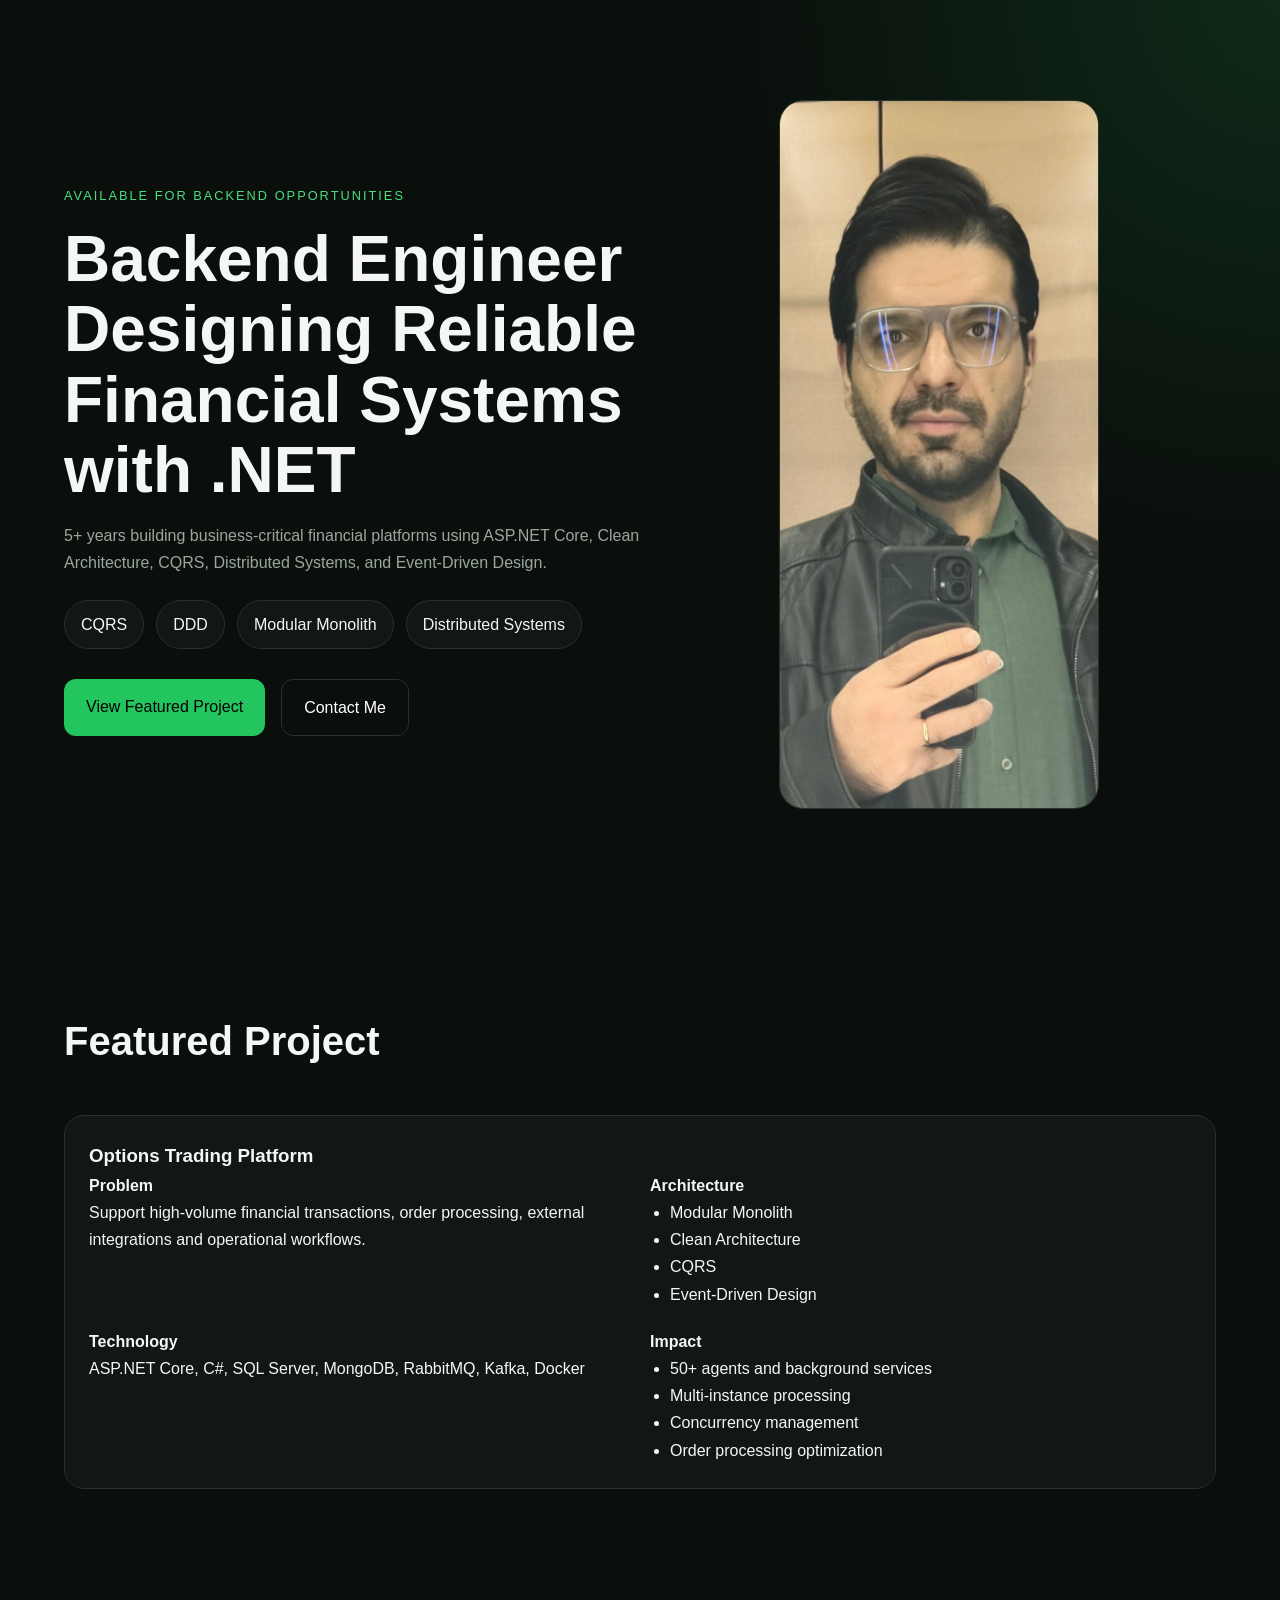
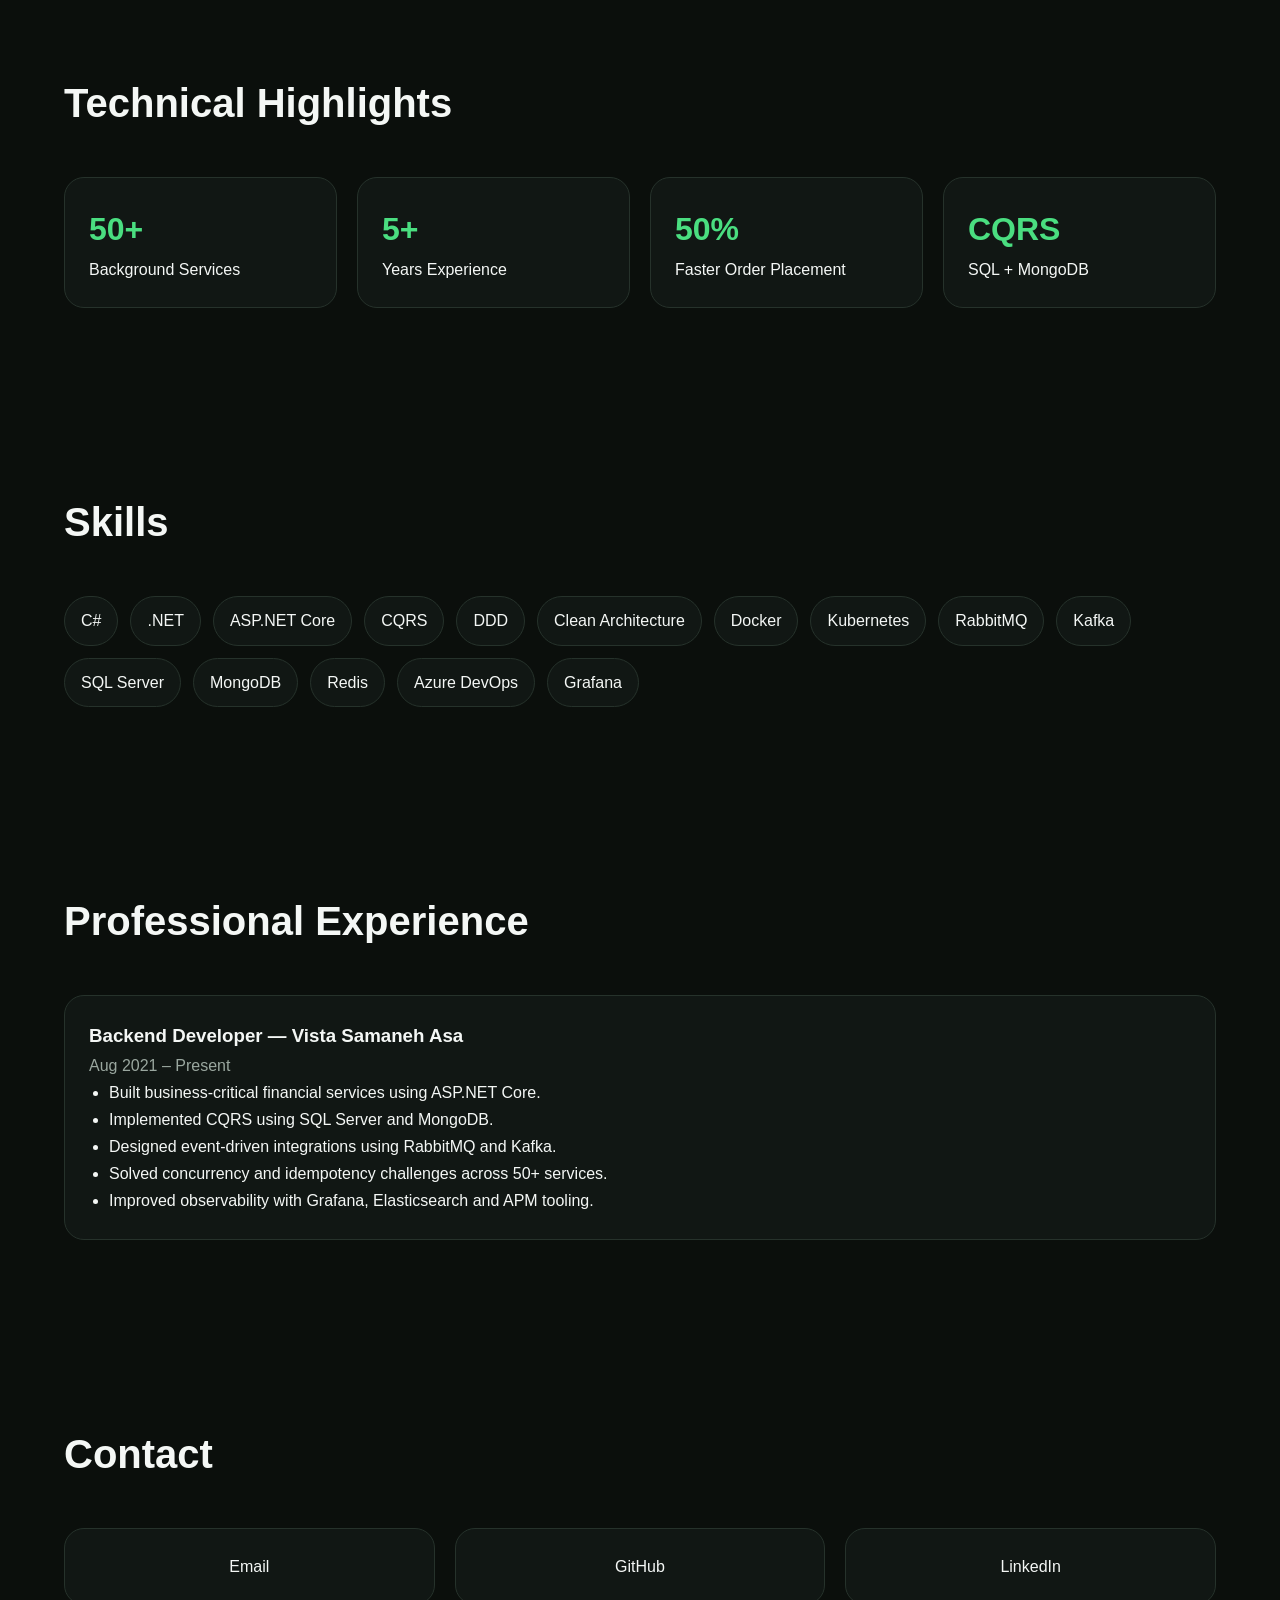
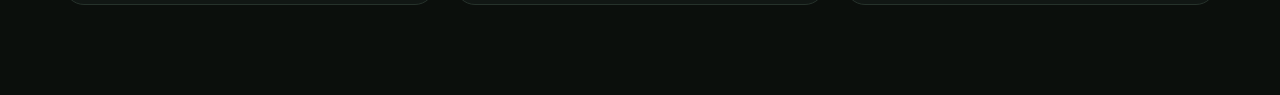
==== commit 4e28d1e4: "Redesign" ====
--- a/index.html
+++ b/index.html
@@ -1,269 +1,134 @@
 <!DOCTYPE html>
 <html lang="en">
 <head>
-    <meta charset="UTF-8">
-    <meta name="viewport" content="width=device-width, initial-scale=1.0">
-    <title>Backend .NET Developer Portfolio</title>
-    <link rel="stylesheet" href="styles.css">
+<meta charset="UTF-8">
+<meta name="viewport" content="width=device-width, initial-scale=1.0">
+<title>Mehrdad Sohayl | Backend .NET Developer</title>
+<link rel="stylesheet" href="styles.css">
 </head>
 <body>
-    <!-- HERO SECTION -->
-    <section class="hero">
-        <div class="container">
-            <div class="hero-content">
-                <div class="profile-placeholder">
-                    <!-- Profile photo placeholder -->
-                </div>
-                <h1 class="hero-name">Mehrdad Sohayl</h1>
-                <h2 class="hero-title">Backend .NET Developer</h2>
-                <p class="hero-headline">Building scalable backend systems with .NET and modern software architecture.</p>
-                <div class="hero-buttons">
-                    <a href="#experience" class="btn btn-primary">View Experience</a>
-                    <a href="#contact" class="btn btn-secondary">Contact Me</a>
-                </div>
-            </div>
-        </div>
-    </section>
 
-    <!-- ABOUT ME -->
-    <section id="about" class="about">
-        <div class="container">
-            <h2 class="section-title">About Me</h2>
-            <div class="about-content">
-                <p>.NET Back-End Developer with 5 years of experience delivering business-critical financial systems. I specialize in designing scalable backend architectures, building high-throughput APIs, and solving distributed systems challenges in production environments.</p>
-                <p>My experience spans Clean Architecture, CQRS, event-driven systems, and cloud-native deployment practices. I have worked extensively with ASP.NET Core, SQL Server, MongoDB, RabbitMQ, Kafka, Docker, Kubernetes, and Azure DevOps to build reliable and maintainable services that support complex operational workflows.</p>
-                <p>I enjoy turning complex business requirements into robust software solutions, improving system reliability, and contributing to engineering teams that value quality, ownership, and continuous improvement.</p>
-            </div>
-        </div>
-    </section>
+<header class="hero">
+  <div class="container hero-grid">
+    <div class="hero-text">
+      <span class="eyebrow">AVAILABLE FOR BACKEND OPPORTUNITIES</span>
+      <h1>Backend Engineer Designing Reliable Financial Systems with .NET</h1>
+      <p class="lead">
+        5+ years building business-critical financial platforms using ASP.NET Core,
+        Clean Architecture, CQRS, Distributed Systems, and Event-Driven Design.
+      </p>
 
-    <!-- TECHNICAL SKILLS -->
-    <section id="skills" class="skills">
-        <div class="container">
-            <h2 class="section-title">Technical Skills</h2>
-            <div class="skills-grid">
-                <div class="skill-category">
-                    <h3>Backend Development</h3>
-                    <ul class="skill-list">
-                        <li>C#</li>
-                        <li>.NET / ASP.NET Core Web API</li>
-                        <li>RESTful API Design</li>
-                        <li>High-Throughput Transaction Processing</li>
-                        <li>Background Services</li>
+      <div class="hero-tags">
+        <span>CQRS</span><span>DDD</span><span>Modular Monolith</span>
+        <span>Distributed Systems</span>
+      </div>
 
-                    </ul>
-                </div>
-                <div class="skill-category">
-                    <h3>Software Architecture</h3>
-                    <ul class="skill-list">
-                        <li>Clean Architecture</li>
-                        <li>Modular Monolith</li>
-                        <li>Domain-Driven Design (DDD)</li>
-                        <li>CQRS</li>
-                        <li>Event-Driven Architecture</li>
-                        <li>Distributed Systems Design</li>
-                    </ul>
-                </div>
-                <div class="skill-category">
-                    <h3>Databases</h3>
-                    <ul class="skill-list">
-                        <li>SQL Server</li>
-                        <li>MongoDB</li>
-                        <li>Query Optimization</li>
-                        <li>Data Modeling</li>
-                    </ul>
-                </div>
-                <div class="skill-category">
-                    <h3>Messaging & Integration</h3>
-                    <ul class="skill-list">
-                        <li>RabbitMQ</li>
-                        <li>Apache Kafka</li>
-                        <li>Asynchronous Communication</li>
-                        <li>API Wrappers & Third-Party Integrations</li>
-                    </ul>
-                </div>
-                <div class="skill-category">
-                    <h3>Reliability & Scalability</h3>
-                    <ul class="skill-list">
-                        <li>Concurrency Management</li>
-                        <li>Idempotency</li>
-                        <li>Multi-Instance Systems</li>
-                        <li>Fault Tolerance</li>
-                        <li>Performance Optimization</li>
-                    </ul>
-                </div>
-                <div class="skill-category">
-                    <h3>Monitoring & Testing</h3>
-                    <ul class="skill-list">
-                        <li>Grafana</li>
-                        <li>Elasticsearch</li>
-                        <li>Application Performance Monitoring (APM)</li>
-                        <li>Automated Testing</li>
-                        <li>Unit Test</li>
-                        <li>Integration Test</li>
-                    </ul>
-                </div>
-                <div class="skill-category">
-                    <h3>Development Practices</h3>
-                    <ul class="skill-list">
-                        <li>Agile</li>
-                        <li>Jira</li>
-                        <li>Git</li>
-                        <li>Code Review</li>
-                        <li>Software Quality Assurance</li>
-                    </ul>
-                </div>
-            </div>
-        </div>
-    </section>
+      <div class="hero-buttons">
+        <a href="#projects" class="btn btn-primary">View Featured Project</a>
+        <a href="#contact" class="btn btn-secondary">Contact Me</a>
+      </div>
+    </div>
 
-    <!-- PROFESSIONAL EXPERIENCE -->
-    <section id="experience" class="experience">
-        <div class="container">
-            <h2 class="section-title">Professional Experience</h2>
-            <div class="timeline">
-                <div class="timeline-item">
-                    <div class="timeline-content">
-                        <h3>Backend Developer</h3>
-                        <p class="company">Vista Samaneh Asa</p>
-                        <p class="duration">Aug 2021 - Present</p>
-                        <ul class="responsibilities">
-                            <li>Design, develop, and maintain backend services using ASP.NET Core Web API.</li>
-                            <li>Analyze business requirements and translate them into scalable technical solutions.</li>
-                            <li>Design and implement software architectures following Clean Architecture and Modular Monolith principles.</li>
-                            <li>Develop and optimize data access layers using SQL Server and MongoDB.</li>
-                            <li>Build and maintain asynchronous integrations using RabbitMQ and Apache Kafka.</li>
-                            <li>Collaborate with cross-functional teams throughout the software development lifecycle.</li>
-                            <li>Manage application deployment and delivery processes using Docker, Kubernetes, Azure DevOps, and TFS.</li>
-                            <li>Develop automated tests and contribute to software quality initiatives.</li>
-                            <li>Monitor production systems and support operational reliability through observability tools and performance analysis.</li>
-                        </ul>
-                        <ul class="accomplishments">
-                            <li>Delivered high - throughput financial and operational services supporting business-critical workflows.</li>
-                            <li>Implemented CQRS architecture using SQL Server for writes and MongoDB for reads, improving system scalability and transaction processing efficiency.</li>
-                            <li>Designed and implemented event-driven communication patterns that increased system decoupling and operational flexibility.</li>
-                            <li>Resolved complex concurrency and idempotency challenges in distributed multi - instance environments consisting of more than 50 agents and background services.</li>
-                            <li>Established monitoring and observability practices using Grafana, Elasticsearch, and APM tools, improving production visibility and troubleshooting capabilities.</li>
-                            <li>Built and maintained CI/CD pipelines that streamlined deployments across staging and production environments.</li>
-                            <li>Contributed to the development of reliable and maintainable backend systems through architectural improvements and automated testing practices.</li>
-                        </ul>
-                    </div>
-                </div>
-                <div class="timeline-item">
-                    <div class="timeline-content">
-                        <h3>Software Support Specialist</h3>
-                        <p class="company">Shatel</p>
-                        <p class="duration">Jul 2017 - Mar 2021</p>
-                        <ul class="responsibilities">
-                            <li>Collaborated with Sales, Support, Operations, and Customer Service teams to investigate issues and ensure service continuity.</li>
-                            <li>Analyzed operational data, reports, and customer requests to identify discrepancies and support process improvements.</li>
-                            <li>Assisted in incident investigation, issue tracking, and resolution coordination across multiple business units.</li>
-                            <li>Participated in documenting workflows, operational procedures, and service-related processes.</li>
-                            <li>Communicated with internal stakeholders to gather requirements, clarify issues, and facilitate effective problem resolution.</li>
-                        </ul>
-                    </div>
-                </div>
-            </div>
-        </div>
-    </section>
+    <div class="hero-photo">
+      <img src="assets/1000026051.png" alt="Mehrdad Sohayl">
+    </div>
+  </div>
+</header>
 
-    <!-- Technical Highlights -->
-    <section id="achievements" class="achievements">
-        <div class="container">
-            <h2 class="section-title">Technical Highlights</h2>
-            <div class="achievements-grid">
-                <div class="achievement-card">
-                    <h3>Financial Trading Systems</h3>
-                    <p>Designed and developed backend services for an options trading platform, supporting critical financial and operational workflows.</p>
-                </div>
-                <div class="achievement-card">
-                    <h3>Architecture & System Design</h3>
-                    <p>Implemented Clean Architecture, Modular Monolith, and CQRS patterns to build scalable, maintainable, and extensible solutions.</p>
-                </div>
-                <div class="achievement-card">
-                    <h3>High-Throughput Backend Development</h3>
-                    <p>oped a distributed backend ecosystem consisting of multiple BFFs, APIs, and 50+ background services</p>
-                </div>
-                <div class="achievement-card">
-                    <h3>Event-Driven & Distributed Systems</h3>
-                    <p>Built asynchronous processing pipelines using RabbitMQ and Kafka, enabling reliable communication between distributed components.</p>
-                </div>
-                <div class="achievement-card">
-                    <h3>Data Architecture</h3>
-                    <p>Applied CQRS with SQL Server for write operations and MongoDB for read models to optimize performance and query efficiency.</p>
-                </div>
-                <div class="achievement-card">
-                    <h3>DevOps & Cloud-Native Delivery</h3>
-                    <p>Managed containerized deployments using Docker and Kubernetes and contributed to CI/CD workflows with Azure DevOps.</p>
-                </div>
-                <div class="achievement-card">
-                    <h3>Monitoring & Observability</h3>
-                    <p>Designed monitoring dashboards and operational metrics to ensure both technical health and business process visibility.</p>
-                </div>
-                <div class="achievement-card">
-                    <h3>Performance Optimization</h3>
-                    <p>Identified application bottlenecks using APM tools and contributed to reducing order placement time by approximately 50%.</p>
-                </div>
-            </div>
-        </div>
-    </section>
+<section id="projects" class="section">
+<div class="container">
+<h2 class="section-title">Featured Project</h2>
 
-    <!-- FEATURED PROJECTS -->
-    <section id="projects" class="projects">
-        <div class="container">
-            <h2 class="section-title">Featured Projects</h2>
-            <div class="projects-grid">
-                <div class="project-card">
-                    <div class="project-placeholder">
-                        <!-- Project image placeholder -->
-                    </div>
-                    <h3>Options Trading Platform</h3>
-                    <p>A business-critical financial platform designed to support the lifecycle of options trading operations, including order processing, transaction management, and integration with external financial services.</p>
-                    <div class="project-tech">
-                        <span>ASP.NET Core</span>
-                        <span>C#</span>
-                        <span>SQL Server, MongoDB</span>
-                        <span>RabbitMQ, Kafka</span>
-                    </div>
-                    <a href="#" class="btn btn-small">View Details</a>
-                </div>
-            </div>
-        </div>
-    </section>
+<div class="project-card featured">
+<h3>Options Trading Platform</h3>
 
-    <!-- CONTACT & SOCIAL LINKS -->
-    <section id="contact" class="contact">
-        <div class="container">
-            <h2 class="section-title">Contact Me</h2>
-            <div class="contact-content">
-                <p>Feel free to reach out for potential opportunities, collaborations, or just to connect!</p>
-                <div class="contact-info">
-                    <a href="mailto:mehsohayl@gmail.com" class="contact-link">
-                        <span class="contact-icon">✉️</span>
-                        <span>mehsohayl@gmail.com</span>
-                    </a>
-                    <a href="tel:+989120202125" class="contact-link">
-                        <span class="contact-icon">📞</span>
-                        <span>+98 (912) 0202125</span>
-                    </a>
-                    <a href="https://ir.linkedin.com/in/mehrdad-sohayl-073603b1" class="contact-link">
-                        <span class="contact-icon">💼</span>
-                        <span>LinkedIn Profile</span>
-                    </a>
-                    <a href="https://github.com/Mehrdad-Sohayl" class="contact-link">
-                        <span class="contact-icon">💻</span>
-                        <span>GitHub Profile</span>
-                    </a>
-                </div>
-            </div>
-        </div>
-    </section>
+<div class="project-grid">
+<div>
+<h4>Problem</h4>
+<p>Support high-volume financial transactions, order processing, external integrations and operational workflows.</p>
+</div>
 
-    <!-- FOOTER -->
-    <footer class="footer">
-        <div class="container">
-            <p>&copy; 2026 Mehrdad Sohayl. All rights reserved.</p>
-        </div>
-    </footer>
+<div>
+<h4>Architecture</h4>
+<ul>
+<li>Modular Monolith</li>
+<li>Clean Architecture</li>
+<li>CQRS</li>
+<li>Event-Driven Design</li>
+</ul>
+</div>
+
+<div>
+<h4>Technology</h4>
+<p>ASP.NET Core, C#, SQL Server, MongoDB, RabbitMQ, Kafka, Docker</p>
+</div>
+
+<div>
+<h4>Impact</h4>
+<ul>
+<li>50+ agents and background services</li>
+<li>Multi-instance processing</li>
+<li>Concurrency management</li>
+<li>Order processing optimization</li>
+</ul>
+</div>
+</div>
+</div>
+</div>
+</section>
+
+<section class="section highlights">
+<div class="container">
+<h2 class="section-title">Technical Highlights</h2>
+<div class="stats-grid">
+<div class="stat-card"><strong>50+</strong><span>Background Services</span></div>
+<div class="stat-card"><strong>5+</strong><span>Years Experience</span></div>
+<div class="stat-card"><strong>50%</strong><span>Faster Order Placement</span></div>
+<div class="stat-card"><strong>CQRS</strong><span>SQL + MongoDB</span></div>
+</div>
+</div>
+</section>
+
+<section class="section">
+<div class="container">
+<h2 class="section-title">Skills</h2>
+<div class="skill-badges">
+<span>C#</span><span>.NET</span><span>ASP.NET Core</span><span>CQRS</span>
+<span>DDD</span><span>Clean Architecture</span><span>Docker</span>
+<span>Kubernetes</span><span>RabbitMQ</span><span>Kafka</span>
+<span>SQL Server</span><span>MongoDB</span><span>Redis</span>
+<span>Azure DevOps</span><span>Grafana</span>
+</div>
+</div>
+</section>
+
+<section class="section">
+<div class="container">
+<h2 class="section-title">Professional Experience</h2>
+<div class="timeline-card">
+<h3>Backend Developer — Vista Samaneh Asa</h3>
+<p class="muted">Aug 2021 – Present</p>
+<ul>
+<li>Built business-critical financial services using ASP.NET Core.</li>
+<li>Implemented CQRS using SQL Server and MongoDB.</li>
+<li>Designed event-driven integrations using RabbitMQ and Kafka.</li>
+<li>Solved concurrency and idempotency challenges across 50+ services.</li>
+<li>Improved observability with Grafana, Elasticsearch and APM tooling.</li>
+</ul>
+</div>
+</div>
+</section>
+
+<section id="contact" class="section">
+<div class="container">
+<h2 class="section-title">Contact</h2>
+<div class="contact-grid">
+<a class="contact-card" href="mailto:mehsohayl@gmail.com">Email</a>
+<a class="contact-card" href="https://github.com/Mehrdad-Sohayl">GitHub</a>
+<a class="contact-card" href="https://ir.linkedin.com/in/mehrdad-sohayl-073603b1">LinkedIn</a>
+</div>
+</div>
+</section>
+
 </body>
 </html>
--- a/styles.css
+++ b/styles.css
@@ -1,564 +1,63 @@
-/* CSS Variables */
-:root {
-  /* Color Palette */
-  --primary-color: #00c6ff;
-  --secondary-color: #0072ff;
-  --accent-color: #ff6b6b;
-  --dark-bg: #0f0c29;
-  --darker-bg: #0a081e;
-  --card-bg: #1a183c;
-  --text-primary: #ffffff;
-  --text-secondary: #e0e0e0;
-  --border-color: #3a385e;
-  
-  /* Spacing */
-  --spacing-xs: 0.5rem;
-  --spacing-s: 1rem;
-  --spacing-m: 2rem;
-  --spacing-l: 3rem;
-  --spacing-xl: 4rem;
-  
-  /* Typography */
-  --font-primary: 'Segoe UI', Tahoma, Geneva, Verdana, sans-serif;
-  --font-weight-light: 300;
-  --font-weight-regular: 400;
-  --font-weight-medium: 500;
-  --font-weight-bold: 700;
-  
-  /* Shadows */
-  --shadow: 0 4px 20px rgba(0, 0, 0, 0.3);
-  --card-shadow: 0 6px 15px rgba(0, 0, 0, 0.2);
-  
-  /* Transitions */
-  --transition: all 0.3s ease;
+:root{
+--bg:#0b0f0c;
+--surface:#111714;
+--surface2:#171f1b;
+--border:#26322b;
+--text:#f4f7f5;
+--muted:#9aa79f;
+--emerald:#22c55e;
+--emerald-light:#4ade80;
+--glow:rgba(34,197,94,.15);
+--radius:20px;
 }
-
-/* Reset and Base Styles */
-* {
-  margin: 0;
-  padding: 0;
-  box-sizing: border-box;
+*{margin:0;padding:0;box-sizing:border-box}
+body{background:var(--bg);color:var(--text);font-family:Inter,Segoe UI,sans-serif;line-height:1.7}
+.container{max-width:1200px;margin:auto;padding:0 24px}
+.section{padding:90px 0}
+.hero{padding:100px 0;background:radial-gradient(circle at top right,var(--glow),transparent 35%)}
+.hero-grid{display:grid;grid-template-columns:1.5fr 1fr;gap:60px;align-items:center}
+.hero-photo img{width:100%;max-width:320px;border-radius:24px;border:1px solid var(--border)}
+.eyebrow{color:var(--emerald-light);letter-spacing:2px;font-size:.8rem}
+h1{font-size:4rem;line-height:1.1;margin:16px 0}
+.lead{color:var(--muted);max-width:700px}
+.hero-tags,.skill-badges{display:flex;flex-wrap:wrap;gap:12px;margin-top:24px}
+.hero-tags span,.skill-badges span{
+background:var(--surface);
+border:1px solid var(--border);
+padding:10px 16px;border-radius:999px;
+transition:.3s}
+.skill-badges span:hover{
+transform:translateY(-4px);
+border-color:var(--emerald);
+box-shadow:0 0 0 1px var(--emerald);
 }
-
-html {
-  scroll-behavior: smooth;
+.hero-buttons{display:flex;gap:16px;margin-top:30px}
+.btn{padding:14px 22px;border-radius:12px;text-decoration:none}
+.btn-primary{background:var(--emerald);color:#000}
+.btn-secondary{border:1px solid var(--border);color:white}
+.section-title{font-size:2.5rem;margin-bottom:40px}
+.project-card,.stat-card,.timeline-card,.contact-card{
+background:var(--surface);
+border:1px solid var(--border);
+border-radius:var(--radius);
+padding:24px;
+transition:.3s;
 }
-
-body {
-  font-family: var(--font-primary);
-  background-color: var(--darker-bg);
-  color: var(--text-primary);
-  line-height: 1.6;
+.project-card:hover,.stat-card:hover,.timeline-card:hover,.contact-card:hover{
+transform:translateY(-6px);
+border-color:var(--emerald);
 }
-
-.container {
-  max-width: 1200px;
-  margin: 0 auto;
-  padding: 0 var(--spacing-s);
+.project-grid,.stats-grid,.contact-grid{
+display:grid;
+gap:20px;
 }
-
-a {
-  text-decoration: none;
-  color: inherit;
-}
-
-ul {
-  list-style: none;
-}
-
-/* Buttons */
-.btn {
-  display: inline-block;
-  padding: var(--spacing-xs) var(--spacing-m);
-  border-radius: 4px;
-  font-weight: var(--font-weight-medium);
-  cursor: pointer;
-  transition: var(--transition);
-  border: none;
-  font-size: 1rem;
-}
-
-.btn-primary {
-  background-color: var(--primary-color);
-  color: var(--darker-bg);
-  box-shadow: var(--shadow);
-}
-
-.btn-primary:hover {
-  background-color: #00a8e6;
-  transform: translateY(-2px);
-}
-
-.btn-secondary {
-  background-color: transparent;
-  color: var(--text-primary);
-  border: 2px solid var(--primary-color);
-}
-
-.btn-secondary:hover {
-  background-color: rgba(0, 198, 255, 0.1);
-}
-
-.btn-small {
-  padding: var(--spacing-xs) var(--spacing-s);
-  font-size: 0.9rem;
-}
-
-/* Section Titles */
-.section-title {
-  text-align: center;
-  margin-bottom: var(--spacing-l);
-  position: relative;
-  font-weight: var(--font-weight-bold);
-}
-
-.section-title::after {
-  content: '';
-  display: block;
-  width: 60px;
-  height: 3px;
-  background: var(--primary-color);
-  margin: var(--spacing-s) auto;
-  border-radius: 2px;
-}
-
-/* Hero Section */
-.hero {
-  background: linear-gradient(135deg, var(--darker-bg), var(--dark-bg));
-  padding: var(--spacing-xl) 0;
-  text-align: center;
-  position: relative;
-  overflow: hidden;
-}
-
-.hero::before {
-  content: '';
-  position: absolute;
-  top: -50%;
-  left: -50%;
-  width: 200%;
-  height: 200%;
-  background: radial-gradient(circle, rgba(0, 198, 255, 0.1) 0%, transparent 70%);
-  z-index: 0;
-}
-
-.hero-content {
-  position: relative;
-  z-index: 1;
-}
-
-.profile-placeholder {
-  width: 150px;
-  height: 150px;
-  border-radius: 50%;
-  background: linear-gradient(45deg, var(--primary-color), var(--secondary-color));
-  margin: 0 auto var(--spacing-m);
-  display: flex;
-  align-items: center;
-  justify-content: center;
-  font-size: 2rem;
-  color: white;
-  border: 3px solid var(--primary-color);
-}
-
-.hero-name {
-  font-size: 2.5rem;
-  margin-bottom: var(--spacing-s);
-  font-weight: var(--font-weight-bold);
-}
-
-.hero-title {
-  font-size: 1.5rem;
-  margin-bottom: var(--spacing-s);
-  color: var(--primary-color);
-  font-weight: var(--font-weight-medium);
-}
-
-.hero-headline {
-  font-size: 1.2rem;
-  max-width: 700px;
-  margin: 0 auto var(--spacing-l);
-  color: var(--text-secondary);
-  font-weight: var(--font-weight-light);
-}
-
-.hero-buttons {
-  display: flex;
-  justify-content: center;
-  gap: var(--spacing-s);
-  flex-wrap: wrap;
-}
-
-/* About Section */
-.about {
-  padding: var(--spacing-xl) 0;
-  background-color: var(--darker-bg);
-}
-
-.about-content {
-  max-width: 800px;
-  margin: 0 auto;
-  font-size: 1.1rem;
-  line-height: 1.8;
-}
-
-.about-content p {
-  margin-bottom: var(--spacing-m);
-}
-
-/* Skills Section */
-.skills {
-  padding: var(--spacing-xl) 0;
-  background-color: var(--dark-bg);
-}
-
-.skills-grid {
-  display: grid;
-  grid-template-columns: repeat(auto-fit, minmax(250px, 1fr));
-  gap: var(--spacing-m);
-}
-
-.skill-category {
-  background-color: var(--card-bg);
-  padding: var(--spacing-m);
-  border-radius: 8px;
-  box-shadow: var(--card-shadow);
-  transition: var(--transition);
-}
-
-.skill-category:hover {
-  transform: translateY(-5px);
-  box-shadow: 0 10px 25px rgba(0, 0, 0, 0.3);
-}
-
-.skill-category h3 {
-  color: var(--primary-color);
-  margin-bottom: var(--spacing-s);
-  font-size: 1.3rem;
-}
-
-.skill-list {
-  display: flex;
-  flex-direction: column;
-  gap: var(--spacing-xs);
-}
-
-.skill-list li {
-  padding: var(--spacing-xs) 0;
-  border-bottom: 1px solid var(--border-color);
-}
-
-.skill-list li:last-child {
-  border-bottom: none;
-}
-
-/* Experience Section */
-.experience {
-  padding: var(--spacing-xl) 0;
-  background-color: var(--darker-bg);
-}
-
-.timeline {
-  max-width: 800px;
-  margin: 0 auto;
-}
-
-.timeline-item {
-  position: relative;
-  margin-bottom: var(--spacing-l);
-  padding-left: 40px;
-}
-
-.timeline-item::before {
-  content: '';
-  position: absolute;
-  left: 0;
-  top: 0;
-  width: 2px;
-  height: 100%;
-  background: var(--primary-color);
-}
-
-.timeline-item::after {
-  content: '';
-  position: absolute;
-  left: -18px;
-  top: 0;
-  width: 36px;
-  height: 36px;
-  border-radius: 50%;
-  background: var(--primary-color);
-  border: 3px solid var(--darker-bg);
-}
-
-.timeline-content {
-  background-color: var(--card-bg);
-  padding: var(--spacing-m);
-  border-radius: 8px;
-  box-shadow: var(--card-shadow);
-  position: relative;
-  z-index: 1;
-}
-
-.timeline-content h3 {
-  color: var(--primary-color);
-  margin-bottom: var(--spacing-xs);
-}
-
-.company {
-  font-weight: var(--font-weight-bold);
-  margin-bottom: var(--spacing-xs);
-  color: var(--secondary-color);
-}
-
-.duration {
-  color: var(--text-secondary);
-  margin-bottom: var(--spacing-s);
-  font-size: 0.9rem;
-}
-
-.responsibilities,
-.accomplishments {
-  margin-bottom: var(--spacing-m);
-}
-
-.responsibilities li,
-.accomplishments li {
-  margin-bottom: var(--spacing-xs);
-  position: relative;
-  padding-left: var(--spacing-s);
-}
-
-.responsibilities li::before,
-.accomplishments li::before {
-  content: '•';
-  color: var(--primary-color);
-  position: absolute;
-  left: 0;
-  top: 0;
-}
-
-/* Achievements Section */
-.achievements {
-  padding: var(--spacing-xl) 0;
-  background-color: var(--dark-bg);
-}
-
-.achievements-grid {
-  display: grid;
-  grid-template-columns: repeat(auto-fit, minmax(250px, 1fr));
-  gap: var(--spacing-m);
-}
-
-.achievement-card {
-  background-color: var(--card-bg);
-  padding: var(--spacing-m);
-  border-radius: 8px;
-  box-shadow: var(--card-shadow);
-  transition: var(--transition);
-  position: relative;
-  overflow: hidden;
-}
-
-.achievement-card:hover {
-  transform: translateY(-5px);
-  box-shadow: 0 10px 25px rgba(0, 0, 0, 0.3);
-}
-
-.achievement-card::before {
-  content: '';
-  position: absolute;
-  top: 0;
-  left: 0;
-  width: 100%;
-  height: 4px;
-  background: var(--primary-color);
-}
-
-/* Projects Section */
-.projects {
-  padding: var(--spacing-xl) 0;
-  background-color: var(--darker-bg);
-}
-
-.projects-grid {
-  display: grid;
-  grid-template-columns: repeat(auto-fit, minmax(300px, 1fr));
-  gap: var(--spacing-m);
-}
-
-.project-card {
-  background-color: var(--card-bg);
-  border-radius: 8px;
-  overflow: hidden;
-  box-shadow: var(--card-shadow);
-  transition: var(--transition);
-  display: flex;
-  flex-direction: column;
-  height: 100%;
-}
-
-.project-card:hover {
-  transform: translateY(-5px);
-  box-shadow: 0 10px 25px rgba(0, 0, 0, 0.3);
-}
-
-.project-placeholder {
-  width: 100%;
-  height: 180px;
-  background: linear-gradient(45deg, var(--primary-color), var(--secondary-color));
-  display: flex;
-  align-items: center;
-  justify-content: center;
-  font-size: 2rem;
-  color: white;
-  border-bottom: 1px solid var(--border-color);
-}
-
-.project-card h3 {
-  margin: var(--spacing-m) var(--spacing-m) var(--spacing-s);
-  font-size: 1.4rem;
-  color: var(--primary-color);
-}
-
-.project-card p {
-  margin: 0 var(--spacing-m) var(--spacing-s);
-  color: var(--text-secondary);
-  flex-grow: 1;
-}
-
-.project-tech {
-  display: flex;
-  flex-wrap: wrap;
-  gap: var(--spacing-xs);
-  margin: 0 var(--spacing-m) var(--spacing-s);
-}
-
-.project-tech span {
-  background-color: rgba(0, 198, 255, 0.1);
-  color: var(--primary-color);
-  padding: var(--spacing-xs) var(--spacing-s);
-  border-radius: 4px;
-  font-size: 0.8rem;
-}
-
-/* Contact Section */
-.contact {
-  padding: var(--spacing-xl) 0;
-  background-color: var(--dark-bg);
-  text-align: center;
-}
-
-.contact-content {
-  max-width: 600px;
-  margin: 0 auto;
-}
-
-.contact-content p {
-  margin-bottom: var(--spacing-m);
-  font-size: 1.1rem;
-  color: var(--text-secondary);
-}
-
-.contact-info {
-  display: flex;
-  flex-direction: column;
-  gap: var(--spacing-s);
-  align-items: center;
-}
-
-.contact-link {
-  display: flex;
-  align-items: center;
-  gap: var(--spacing-s);
-  padding: var(--spacing-s) var(--spacing-m);
-  border-radius: 4px;
-  background-color: var(--card-bg);
-  transition: var(--transition);
-  width: 100%;
-  max-width: 400px;
-  margin: 0 auto;
-}
-
-.contact-link:hover {
-  background-color: rgba(0, 198, 255, 0.1);
-  transform: translateY(-2px);
-}
-
-.contact-icon {
-  font-size: 1.5rem;
-}
-
-/* Footer */
-.footer {
-  background-color: var(--darker-bg);
-  padding: var(--spacing-m) 0;
-  text-align: center;
-  border-top: 1px solid var(--border-color);
-}
-
-/* Responsive Design */
-@media (max-width: 768px) {
-  .hero-name {
-    font-size: 2rem;
-  }
-  
-  .hero-title {
-    font-size: 1.3rem;
-  }
-  
-  .hero-headline {
-    font-size: 1rem;
-  }
-  
-  .hero-buttons {
-    flex-direction: column;
-    align-items: center;
-  }
-  
-  .skills-grid {
-    grid-template-columns: 1fr;
-  }
-  
-  .timeline-item::before,
-  .timeline-item::after {
-    display: none;
-  }
-  
-  .timeline-content {
-    padding: var(--spacing-m);
-  }
-  
-  .project-card h3 {
-    font-size: 1.2rem;
-  }
-  
-  .contact-link {
-    flex-direction: column;
-    gap: var(--spacing-xs);
-  }
-}
-
-@media (max-width: 480px) {
-  .container {
-    padding: 0 var(--spacing-s);
-  }
-  
-  .section-title {
-    font-size: 1.5rem;
-    margin-bottom: var(--spacing-m);
-  }
-  
-  .hero {
-    padding: var(--spacing-l) 0;
-  }
-  
-  .hero-name {
-    font-size: 1.8rem;
-  }
-  
-  .projects-grid,
-  .achievements-grid {
-    grid-template-columns: 1fr;
-  }
+.project-grid{grid-template-columns:repeat(2,1fr)}
+.stats-grid,.contact-grid{grid-template-columns:repeat(auto-fit,minmax(220px,1fr))}
+.stat-card strong{display:block;font-size:2rem;color:var(--emerald-light)}
+.contact-card{text-decoration:none;color:var(--text);text-align:center}
+.muted{color:var(--muted)}
+ul{padding-left:20px}
+@media(max-width:768px){
+.hero-grid,.project-grid{grid-template-columns:1fr}
+h1{font-size:2.6rem}
 }
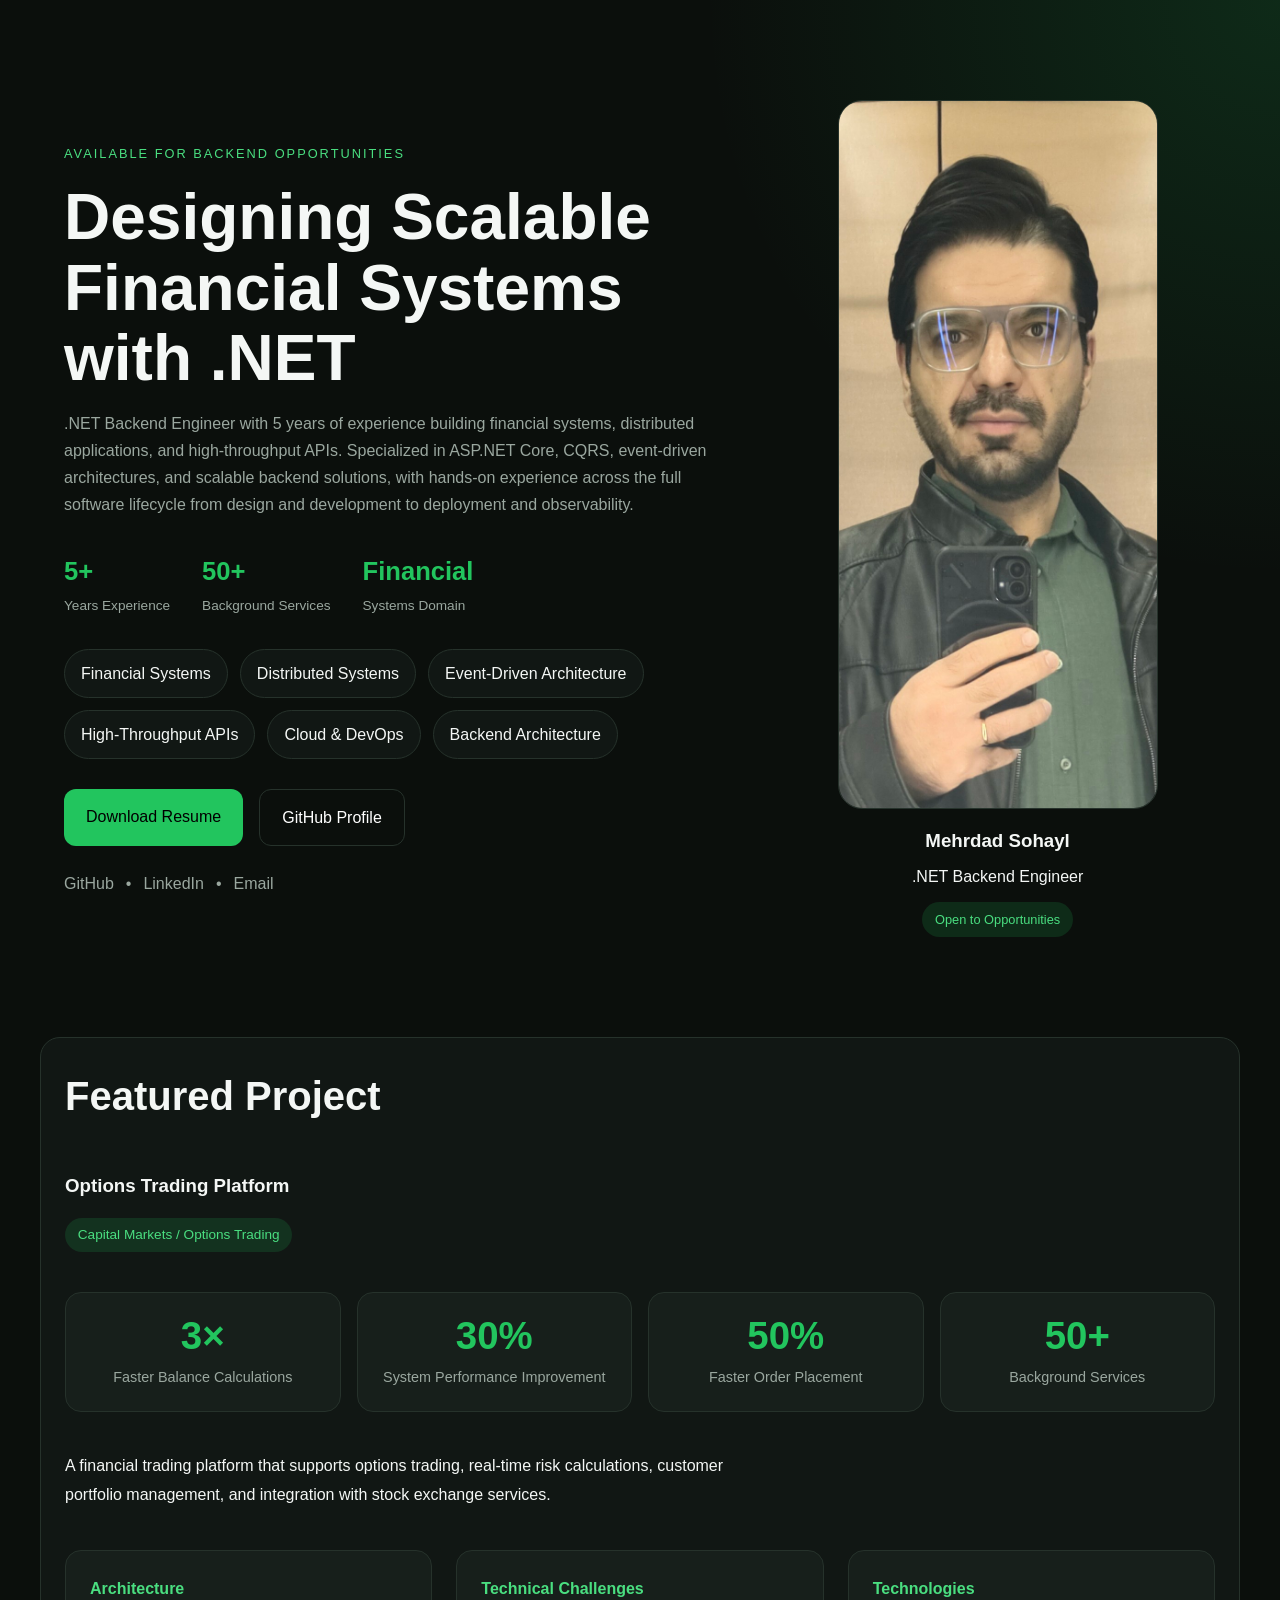
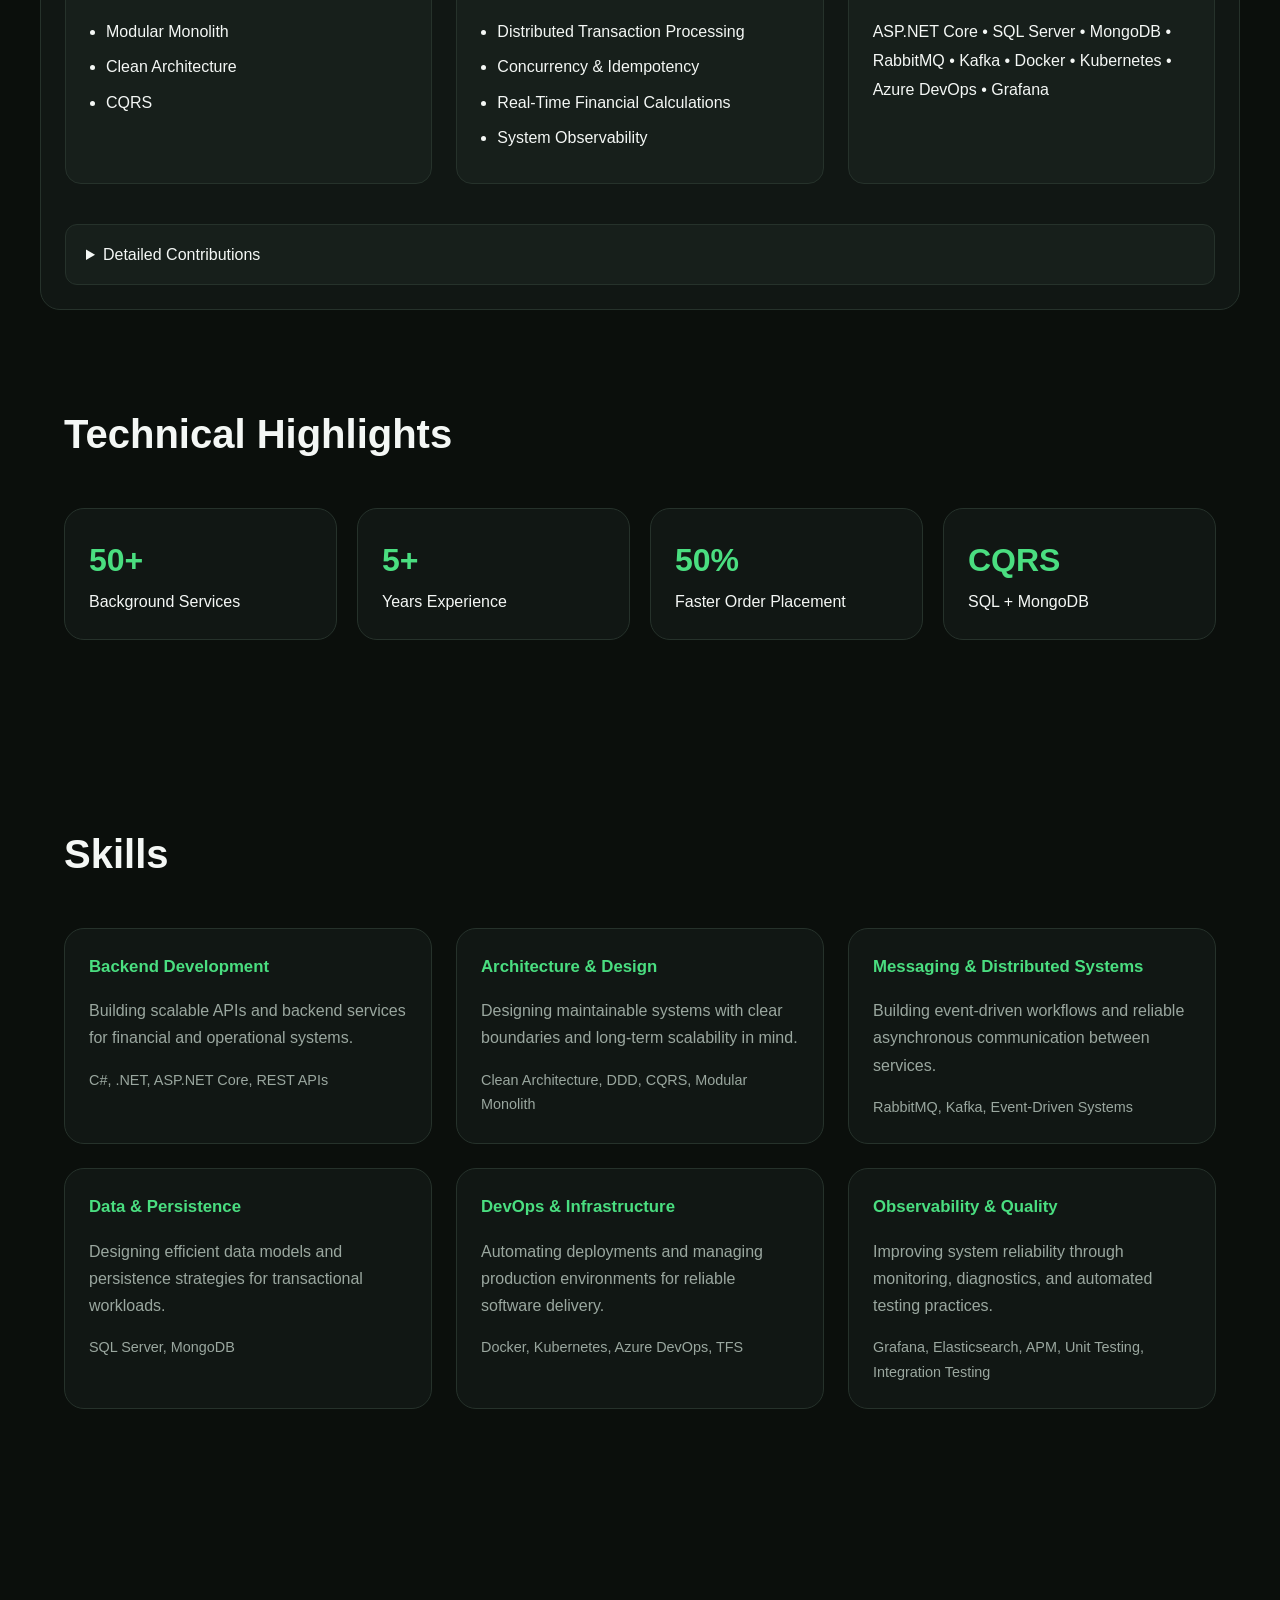
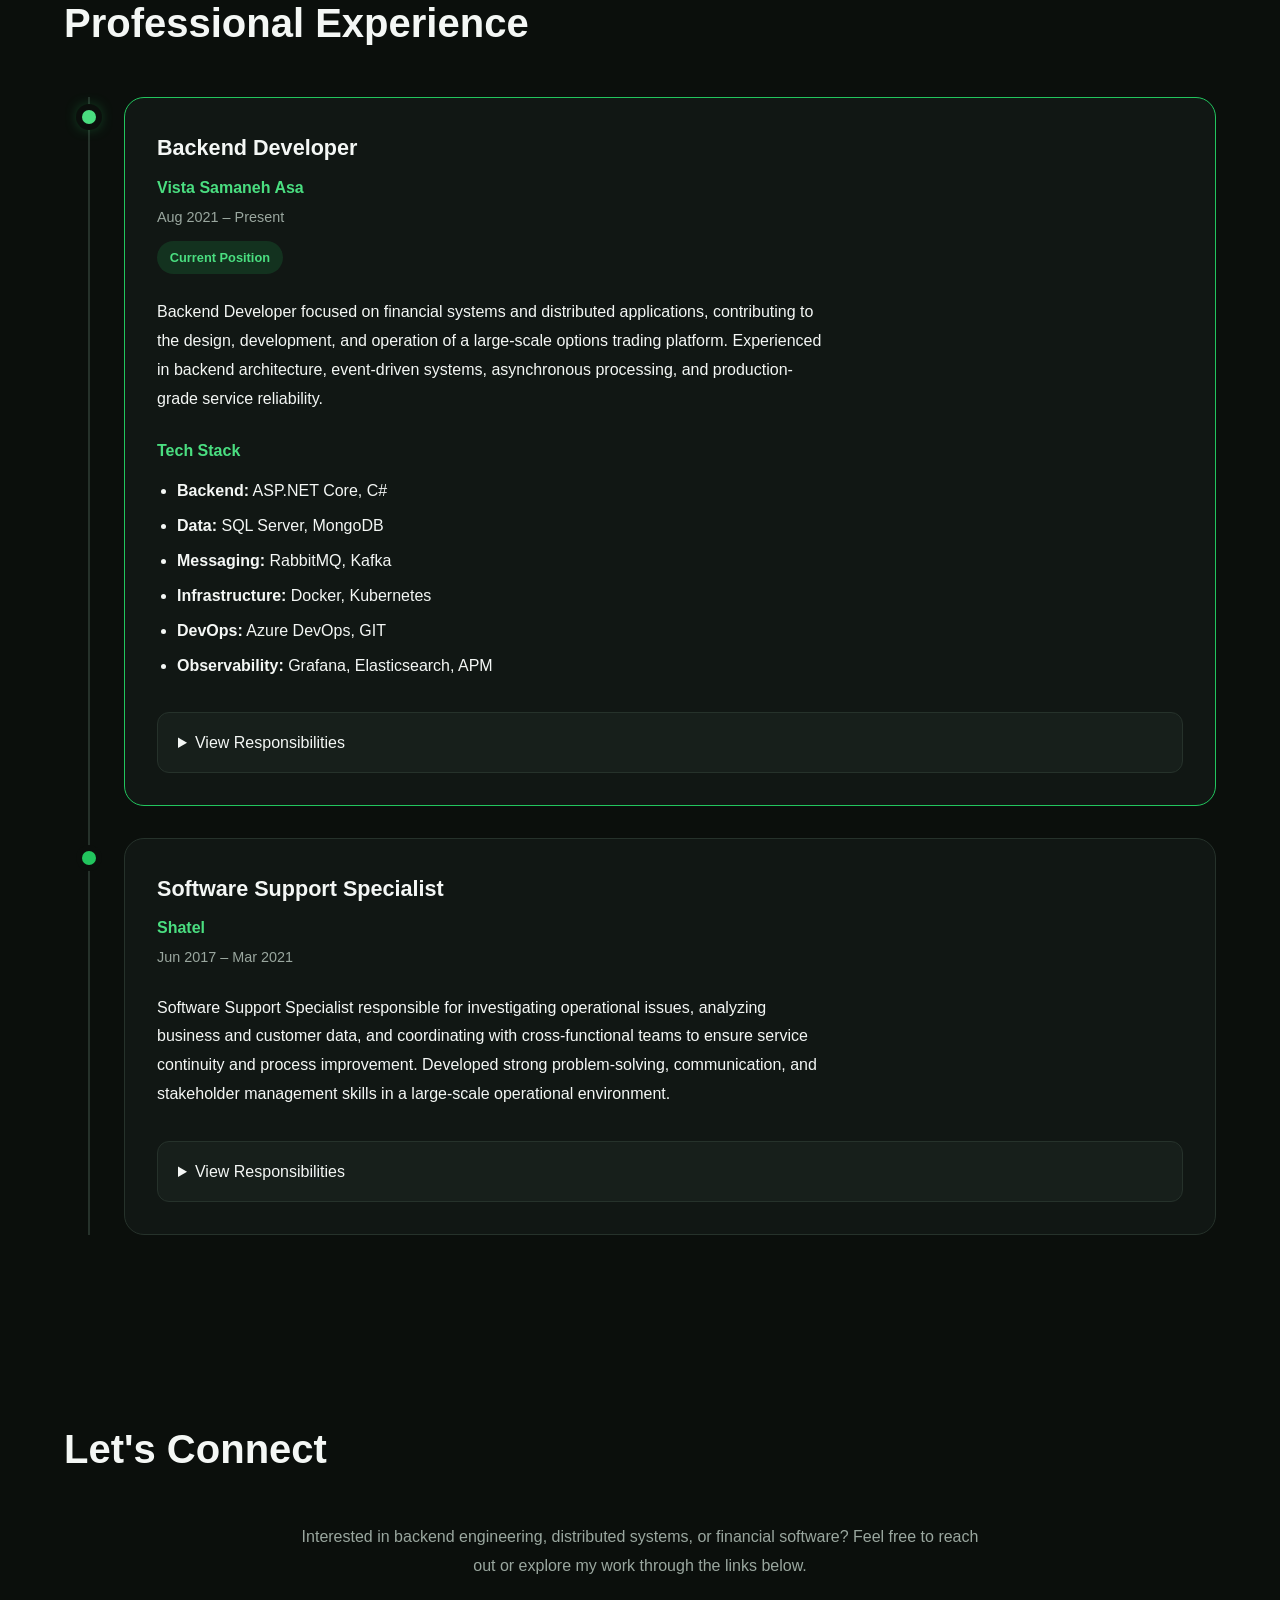
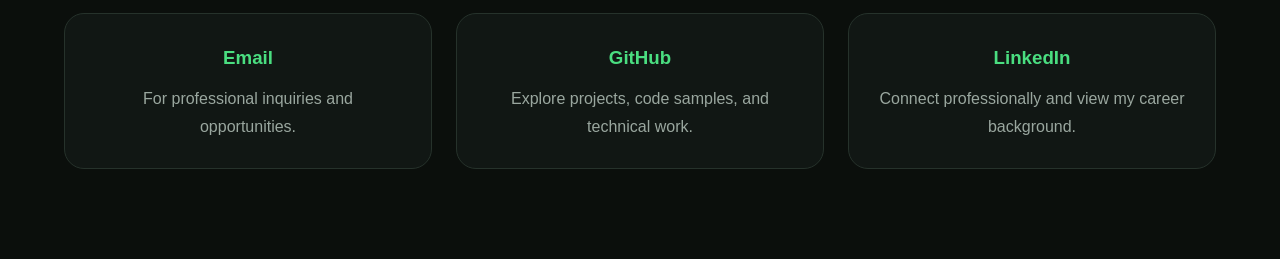
==== commit 11727998: "Refactor portfolio: expanded hero, project, skills, experience sections with new styles" ====
--- a/index.html
+++ b/index.html
@@ -1,134 +1,422 @@
 <!DOCTYPE html>
 <html lang="en">
 <head>
-<meta charset="UTF-8">
-<meta name="viewport" content="width=device-width, initial-scale=1.0">
-<title>Mehrdad Sohayl | Backend .NET Developer</title>
-<link rel="stylesheet" href="styles.css">
+    <meta charset="UTF-8">
+    <meta name="viewport" content="width=device-width, initial-scale=1.0">
+    <title>Mehrdad Sohayl | Backend .NET Developer</title>
+    <link rel="stylesheet" href="styles.css">
 </head>
 <body>
-
-<header class="hero">
-  <div class="container hero-grid">
-    <div class="hero-text">
-      <span class="eyebrow">AVAILABLE FOR BACKEND OPPORTUNITIES</span>
-      <h1>Backend Engineer Designing Reliable Financial Systems with .NET</h1>
-      <p class="lead">
-        5+ years building business-critical financial platforms using ASP.NET Core,
-        Clean Architecture, CQRS, Distributed Systems, and Event-Driven Design.
-      </p>
-
-      <div class="hero-tags">
-        <span>CQRS</span><span>DDD</span><span>Modular Monolith</span>
-        <span>Distributed Systems</span>
-      </div>
-
-      <div class="hero-buttons">
-        <a href="#projects" class="btn btn-primary">View Featured Project</a>
-        <a href="#contact" class="btn btn-secondary">Contact Me</a>
-      </div>
-    </div>
-
-    <div class="hero-photo">
-      <img src="assets/1000026051.png" alt="Mehrdad Sohayl">
-    </div>
-  </div>
-</header>
-
-<section id="projects" class="section">
-<div class="container">
-<h2 class="section-title">Featured Project</h2>
-
-<div class="project-card featured">
-<h3>Options Trading Platform</h3>
-
-<div class="project-grid">
-<div>
-<h4>Problem</h4>
-<p>Support high-volume financial transactions, order processing, external integrations and operational workflows.</p>
-</div>
-
-<div>
-<h4>Architecture</h4>
-<ul>
-<li>Modular Monolith</li>
-<li>Clean Architecture</li>
-<li>CQRS</li>
-<li>Event-Driven Design</li>
-</ul>
-</div>
-
-<div>
-<h4>Technology</h4>
-<p>ASP.NET Core, C#, SQL Server, MongoDB, RabbitMQ, Kafka, Docker</p>
-</div>
-
-<div>
-<h4>Impact</h4>
-<ul>
-<li>50+ agents and background services</li>
-<li>Multi-instance processing</li>
-<li>Concurrency management</li>
-<li>Order processing optimization</li>
-</ul>
-</div>
-</div>
-</div>
-</div>
-</section>
-
-<section class="section highlights">
-<div class="container">
-<h2 class="section-title">Technical Highlights</h2>
-<div class="stats-grid">
-<div class="stat-card"><strong>50+</strong><span>Background Services</span></div>
-<div class="stat-card"><strong>5+</strong><span>Years Experience</span></div>
-<div class="stat-card"><strong>50%</strong><span>Faster Order Placement</span></div>
-<div class="stat-card"><strong>CQRS</strong><span>SQL + MongoDB</span></div>
-</div>
-</div>
-</section>
-
-<section class="section">
-<div class="container">
-<h2 class="section-title">Skills</h2>
-<div class="skill-badges">
-<span>C#</span><span>.NET</span><span>ASP.NET Core</span><span>CQRS</span>
-<span>DDD</span><span>Clean Architecture</span><span>Docker</span>
-<span>Kubernetes</span><span>RabbitMQ</span><span>Kafka</span>
-<span>SQL Server</span><span>MongoDB</span><span>Redis</span>
-<span>Azure DevOps</span><span>Grafana</span>
-</div>
-</div>
-</section>
-
-<section class="section">
-<div class="container">
-<h2 class="section-title">Professional Experience</h2>
-<div class="timeline-card">
-<h3>Backend Developer — Vista Samaneh Asa</h3>
-<p class="muted">Aug 2021 – Present</p>
-<ul>
-<li>Built business-critical financial services using ASP.NET Core.</li>
-<li>Implemented CQRS using SQL Server and MongoDB.</li>
-<li>Designed event-driven integrations using RabbitMQ and Kafka.</li>
-<li>Solved concurrency and idempotency challenges across 50+ services.</li>
-<li>Improved observability with Grafana, Elasticsearch and APM tooling.</li>
-</ul>
-</div>
-</div>
-</section>
-
-<section id="contact" class="section">
-<div class="container">
-<h2 class="section-title">Contact</h2>
-<div class="contact-grid">
-<a class="contact-card" href="mailto:mehsohayl@gmail.com">Email</a>
-<a class="contact-card" href="https://github.com/Mehrdad-Sohayl">GitHub</a>
-<a class="contact-card" href="https://ir.linkedin.com/in/mehrdad-sohayl-073603b1">LinkedIn</a>
-</div>
-</div>
-</section>
+    <section>
+        <header class="hero">
+            <div class="container hero-grid">
+                <div class="hero-text">
+                    <span class="eyebrow">AVAILABLE FOR BACKEND OPPORTUNITIES</span>
+                    <h1>Designing Scalable Financial Systems with .NET</h1>
+                    <p class="lead">
+                        .NET Backend Engineer with 5 years of experience building financial systems, distributed applications, and high-throughput APIs. Specialized in ASP.NET Core, CQRS, event-driven architectures, and scalable backend solutions, with hands-on experience across the full software lifecycle from design and development to deployment and observability.
+                    </p>
+
+                    <div class="hero-stats">
+
+                        <div class="stat">
+                            <span class="stat-number">5+</span>
+                            <span class="stat-label">Years Experience</span>
+                        </div>
+
+                        <div class="stat">
+                            <span class="stat-number">50+</span>
+                            <span class="stat-label">Background Services</span>
+                        </div>
+
+                        <div class="stat">
+                            <span class="stat-number">Financial</span>
+                            <span class="stat-label">Systems Domain</span>
+                        </div>
+
+                    </div>
+
+                    <div class="hero-tags">
+                        <span>Financial Systems</span>
+                        <span>Distributed Systems</span>
+                        <span>Event-Driven Architecture</span>
+                        <span>High-Throughput APIs</span>
+                        <span>Cloud & DevOps</span>
+                        <span>Backend Architecture</span>
+                    </div>
+
+                    <div class="hero-buttons">
+
+                        <a href="assets/Mehrdad-Sohayl-Resume.pdf"
+                           class="btn btn-primary"
+                           target="_blank">
+                            Download Resume
+                        </a>
+
+                        <a href="https://github.com/Mehrdad-Sohayl"
+                           class="btn btn-secondary"
+                           target="_blank">
+                            GitHub Profile
+                        </a>
+
+                    </div>
+                    <div class="hero-links">
+
+                        <a href="https://github.com/Mehrdad-Sohayl">GitHub</a>
+
+                        <span>•</span>
+
+                        <a href="https://ir.linkedin.com/in/mehrdad-sohayl-073603b1">LinkedIn</a>
+
+                        <span>•</span>
+
+                        <a href="mailto:mehsohayl@gmail.com">Email</a>
+
+                    </div>
+                </div>
+
+                <div class="hero-photo">
+
+                    <img src="assets/1000026051.png" alt="Mehrdad Sohayl">
+
+                    <div class="profile-card">
+
+                        <h3>Mehrdad Sohayl</h3>
+
+                        <p>.NET Backend Engineer</p>
+
+                        <span class="status-badge">
+                            Open to Opportunities
+                        </span>
+
+                    </div>
+
+                </div>
+            </div>
+        </header>
+    </section>
+
+    <section>
+        <div class="project-card featured">
+            <h2 class="section-title">Featured Project</h2>
+            <div class="project-header">
+                <h3>Options Trading Platform</h3>
+                <span class="project-domain">
+                    Capital Markets / Options Trading
+                </span>
+            </div>
+
+            <div class="project-results">
+
+                <div class="result-card">
+                    <div class="result-value">3×</div>
+                    <div class="result-label">
+                        Faster Balance Calculations
+                    </div>
+                </div>
+
+                <div class="result-card">
+                    <div class="result-value">30%</div>
+                    <div class="result-label">
+                        System Performance Improvement
+                    </div>
+                </div>
+
+                <div class="result-card">
+                    <div class="result-value">50%</div>
+                    <div class="result-label">
+                        Faster Order Placement
+                    </div>
+                </div>
+
+                <div class="result-card">
+                    <div class="result-value">50+</div>
+                    <div class="result-label">
+                        Background Services
+                    </div>
+                </div>
+
+            </div>
+
+            <div class="project-overview">
+                <p>
+                    A financial trading platform that supports options trading,
+                    real-time risk calculations, customer portfolio management,
+                    and integration with stock exchange services.
+                </p>
+            </div>
+
+            <div class="project-details">
+
+                <div class="detail-card">
+                    <h4>Architecture</h4>
+
+                    <ul>
+                        <li>Modular Monolith</li>
+                        <li>Clean Architecture</li>
+                        <li>CQRS</li>
+                    </ul>
+                </div>
+
+                <div class="detail-card">
+                    <h4>Technical Challenges</h4>
+
+                    <ul>
+                        <li>Distributed Transaction Processing</li>
+                        <li>Concurrency & Idempotency</li>
+                        <li>Real-Time Financial Calculations</li>
+                        <li>System Observability</li>
+                    </ul>
+                </div>
+
+                <div class="detail-card">
+                    <h4>Technologies</h4>
+
+                    <p>
+                        ASP.NET Core • SQL Server • MongoDB •
+                        RabbitMQ • Kafka • Docker • Kubernetes •
+                        Azure DevOps • Grafana
+                    </p>
+                </div>
+
+            </div>
+
+            <details class="contributions">
+                <summary>Detailed Contributions</summary>
+
+                <ul>
+                    <li>Developed contract chain and market watch modules for real-time options trading visibility.</li>
+
+                    <li>Implemented customer financial data archiving, improving balance calculation performance by more than 3×.</li>
+
+                    <li>Implemented options trading strategies including Naked, Covered Call, and Spread.</li>
+
+                    <li>Developed integration services with stock exchange core systems and processed 10+ market and customer events.</li>
+
+                    <li>Redesigned the instrument master data module, improving overall system performance by approximately 30%.</li>
+
+                    <li>Implemented real-time margin calculations and customer status evaluation.</li>
+                </ul>
+            </details>
+
+        </div>
+    </section>
+
+    <section class="section highlights">
+        <div class="container">
+            <h2 class="section-title">Technical Highlights</h2>
+            <div class="stats-grid">
+                <div class="stat-card"><strong>50+</strong><span>Background Services</span></div>
+                <div class="stat-card"><strong>5+</strong><span>Years Experience</span></div>
+                <div class="stat-card"><strong>50%</strong><span>Faster Order Placement</span></div>
+                <div class="stat-card"><strong>CQRS</strong><span>SQL + MongoDB</span></div>
+            </div>
+        </div>
+    </section>
+
+    <section class="section">
+        <div class="container">
+            <h2 class="section-title">Skills</h2>
+            <div class="skills-grid">
+
+                <div class="skill-card">
+                    <h3>Backend Development</h3>
+
+                    <p class="skill-description">
+                        Building scalable APIs and backend services for financial and operational systems.
+                    </p>
+
+                    <p class="skill-tech">
+                        C#, .NET, ASP.NET Core, REST APIs
+                    </p>
+                </div>
+
+                <div class="skill-card">
+                    <h3>Architecture & Design</h3>
+
+                    <p class="skill-description">
+                        Designing maintainable systems with clear boundaries and long-term scalability in mind.
+                    </p>
+
+                    <p class="skill-tech">
+                        Clean Architecture, DDD, CQRS, Modular Monolith
+                    </p>
+                </div>
+
+                <div class="skill-card">
+                    <h3>Messaging & Distributed Systems</h3>
+
+                    <p class="skill-description">
+                        Building event-driven workflows and reliable asynchronous communication between services.
+                    </p>
+
+                    <p class="skill-tech">
+                        RabbitMQ, Kafka, Event-Driven Systems
+                    </p>
+                </div>
+
+                <div class="skill-card">
+                    <h3>Data & Persistence</h3>
+
+                    <p class="skill-description">
+                        Designing efficient data models and persistence strategies for transactional workloads.
+                    </p>
+
+                    <p class="skill-tech">
+                        SQL Server, MongoDB
+                    </p>
+                </div>
+
+                <div class="skill-card">
+                    <h3>DevOps & Infrastructure</h3>
+
+                    <p class="skill-description">
+                        Automating deployments and managing production environments for reliable software delivery.
+                    </p>
+
+                    <p class="skill-tech">
+                        Docker, Kubernetes, Azure DevOps, TFS
+                    </p>
+                </div>
+
+                <div class="skill-card">
+                    <h3>Observability & Quality</h3>
+
+                    <p class="skill-description">
+                        Improving system reliability through monitoring, diagnostics, and automated testing practices.
+                    </p>
+
+                    <p class="skill-tech">
+                        Grafana, Elasticsearch, APM, Unit Testing, Integration Testing
+                    </p>
+                </div>
+
+            </div>
+        </div>
+    </section>
+
+    <section class="section">
+        <div class="container">
+            <h2 class="section-title">Professional Experience</h2>
+            <div class="timeline">
+                <div class="timeline-card current-role">
+
+                    <div class="job-header">
+                        <h3>Backend Developer</h3>
+
+                        <p class="company">Vista Samaneh Asa</p>
+
+                        <p class="duration">Aug 2021 – Present</p>
+                        <span class="current-badge">
+                            Current Position
+                        </span>
+                    </div>
+
+                    <div class="job-summary">
+                        <p>
+                            Backend Developer focused on financial systems and distributed applications, contributing to the design, development, and operation of a large-scale options trading platform. Experienced in backend architecture, event-driven systems, asynchronous processing, and production-grade service reliability.
+                        </p>
+                    </div>
+
+                    <div class="tech-stack">
+                        <h4>Tech Stack</h4>
+
+                        <ul>
+                            <li><strong>Backend:</strong> ASP.NET Core, C#</li>
+                            <li><strong>Data:</strong> SQL Server, MongoDB</li>
+                            <li><strong>Messaging:</strong> RabbitMQ, Kafka</li>
+                            <li><strong>Infrastructure:</strong> Docker, Kubernetes</li>
+                            <li><strong>DevOps:</strong> Azure DevOps, GIT</li>
+                            <li><strong>Observability:</strong> Grafana, Elasticsearch, APM</li>
+                        </ul>
+                    </div>
+
+                    <details class="responsibilities">
+                        <summary>View Responsibilities</summary>
+
+                        <ul>
+                            <li>Design and develop backend services using ASP.NET Core Web API.</li>
+                            <li>Design scalable solutions following Clean Architecture and Modular Monolith principles.</li>
+                            <li>Develop and optimize data access layers using SQL Server and MongoDB.</li>
+                            <li>Build asynchronous integrations using RabbitMQ and Apache Kafka.</li>
+                            <li>Manage deployment and delivery processes using Docker, Kubernetes, and Azure DevOps.</li>
+                        </ul>
+                    </details>
+                </div>
+                <div class="timeline-card">
+
+                    <div class="job-header">
+                        <h3>Software Support Specialist</h3>
+
+                        <p class="company">Shatel</p>
+
+                        <p class="duration">Jun 2017 – Mar 2021</p>
+                    </div>
+
+                    <div class="job-summary">
+                        <p>
+                            Software Support Specialist responsible for investigating operational issues,
+                            analyzing business and customer data, and coordinating with cross-functional teams
+                            to ensure service continuity and process improvement.
+                            Developed strong problem-solving, communication, and stakeholder management skills
+                            in a large-scale operational environment.
+                        </p>
+                    </div>
+
+                    <details class="responsibilities">
+                        <summary>View Responsibilities</summary>
+
+                        <ul>
+                            <li>Collaborated with Sales, Support, Operations, and Customer Service teams to investigate issues and ensure service continuity.</li>
+                            <li>Analyzed operational data, reports, and customer requests to identify discrepancies and support process improvements.</li>
+                            <li>Assisted in incident investigation, issue tracking, and resolution coordination across multiple business units.</li>
+                            <li>Participated in documenting workflows, operational procedures, and service-related processes.</li>
+                            <li>Communicated with internal stakeholders to gather requirements, clarify issues, and facilitate effective problem resolution.</li>
+                        </ul>
+                    </details>
+
+                </div>
+            </div>
+        </div>
+    </section>
+
+    <section id="contact" class="section">
+        <div class="container">
+            <h2 class="section-title">Let's Connect</h2>
+            <p class="contact-intro">
+                Interested in backend engineering, distributed systems, or financial software?
+                Feel free to reach out or explore my work through the links below.
+            </p>
+            <div class="contact-grid">
+                <a class="contact-card"
+                   href="mailto:mehsohayl@gmail.com">
+
+                    <h3>Email</h3>
+
+                    <p>For professional inquiries and opportunities.</p>
+
+                </a>
+                <a class="contact-card"
+                   href="https://github.com/Mehrdad-Sohayl"
+                   target="_blank">
+
+                    <h3>GitHub</h3>
+
+                    <p>Explore projects, code samples, and technical work.</p>
+
+                </a>
+                <a class="contact-card"
+                   href="https://ir.linkedin.com/in/mehrdad-sohayl-073603b1"
+                   target="_blank">
+
+                    <h3>LinkedIn</h3>
+
+                    <p>Connect professionally and view my career background.</p>
+
+                </a>
+            </div>
+        </div>
+    </section>
 
 </body>
 </html>
--- a/styles.css
+++ b/styles.css
@@ -1,63 +1,649 @@
-:root{
---bg:#0b0f0c;
---surface:#111714;
---surface2:#171f1b;
---border:#26322b;
---text:#f4f7f5;
---muted:#9aa79f;
---emerald:#22c55e;
---emerald-light:#4ade80;
---glow:rgba(34,197,94,.15);
---radius:20px;
-}
-*{margin:0;padding:0;box-sizing:border-box}
-body{background:var(--bg);color:var(--text);font-family:Inter,Segoe UI,sans-serif;line-height:1.7}
-.container{max-width:1200px;margin:auto;padding:0 24px}
-.section{padding:90px 0}
-.hero{padding:100px 0;background:radial-gradient(circle at top right,var(--glow),transparent 35%)}
-.hero-grid{display:grid;grid-template-columns:1.5fr 1fr;gap:60px;align-items:center}
-.hero-photo img{width:100%;max-width:320px;border-radius:24px;border:1px solid var(--border)}
-.eyebrow{color:var(--emerald-light);letter-spacing:2px;font-size:.8rem}
-h1{font-size:4rem;line-height:1.1;margin:16px 0}
-.lead{color:var(--muted);max-width:700px}
-.hero-tags,.skill-badges{display:flex;flex-wrap:wrap;gap:12px;margin-top:24px}
-.hero-tags span,.skill-badges span{
-background:var(--surface);
-border:1px solid var(--border);
-padding:10px 16px;border-radius:999px;
-transition:.3s}
-.skill-badges span:hover{
-transform:translateY(-4px);
-border-color:var(--emerald);
-box-shadow:0 0 0 1px var(--emerald);
-}
-.hero-buttons{display:flex;gap:16px;margin-top:30px}
-.btn{padding:14px 22px;border-radius:12px;text-decoration:none}
-.btn-primary{background:var(--emerald);color:#000}
-.btn-secondary{border:1px solid var(--border);color:white}
-.section-title{font-size:2.5rem;margin-bottom:40px}
-.project-card,.stat-card,.timeline-card,.contact-card{
-background:var(--surface);
-border:1px solid var(--border);
-border-radius:var(--radius);
-padding:24px;
-transition:.3s;
-}
-.project-card:hover,.stat-card:hover,.timeline-card:hover,.contact-card:hover{
-transform:translateY(-6px);
-border-color:var(--emerald);
-}
-.project-grid,.stats-grid,.contact-grid{
-display:grid;
-gap:20px;
-}
-.project-grid{grid-template-columns:repeat(2,1fr)}
-.stats-grid,.contact-grid{grid-template-columns:repeat(auto-fit,minmax(220px,1fr))}
-.stat-card strong{display:block;font-size:2rem;color:var(--emerald-light)}
-.contact-card{text-decoration:none;color:var(--text);text-align:center}
-.muted{color:var(--muted)}
-ul{padding-left:20px}
-@media(max-width:768px){
-.hero-grid,.project-grid{grid-template-columns:1fr}
-h1{font-size:2.6rem}
+:root {
+    --bg: #0b0f0c;
+    --surface: #111714;
+    --surface2: #171f1b;
+    --border: #26322b;
+    --text: #f4f7f5;
+    --muted: #9aa79f;
+    --emerald: #22c55e;
+    --emerald-light: #4ade80;
+    --glow: rgba(34,197,94,.15);
+    --radius: 20px;
+}
+
+* {
+    margin: 0;
+    padding: 0;
+    box-sizing: border-box
+}
+
+body {
+    background: var(--bg);
+    color: var(--text);
+    font-family: Inter,Segoe UI,sans-serif;
+    line-height: 1.7
+}
+
+.container {
+    max-width: 1200px;
+    margin: auto;
+    padding: 0 24px
+}
+
+.section {
+    padding: 90px 0
+}
+
+.hero {
+    padding: 100px 0;
+    background: radial-gradient(circle at top right,var(--glow),transparent 35%)
+}
+
+.hero-stats {
+    display: flex;
+    gap: 2rem;
+    margin: 2rem 0;
+}
+
+.stat {
+    display: flex;
+    flex-direction: column;
+}
+
+.stat-number {
+    color: var(--emerald);
+    font-size: 1.6rem;
+    font-weight: 700;
+}
+
+.stat-label {
+    color: var(--muted);
+    font-size: .85rem;
+}
+
+
+
+.hero-grid {
+    display: grid;
+    grid-template-columns: 1.5fr 1fr;
+    gap: 60px;
+    align-items: center
+}
+
+.hero-photo {
+    display: flex;
+    flex-direction: column;
+    align-items: center;
+}
+
+
+.profile-card {
+    margin-top: 1rem;
+    text-align: center;
+}
+
+
+.hero-links {
+    margin-top: 1.5rem;
+    display: flex;
+    gap: .75rem;
+    align-items: center;
+    color: var(--muted);
+}
+
+
+    .hero-links a {
+        color: var(--muted);
+        text-decoration: none;
+    }
+
+
+        .hero-links a:hover {
+            color: var(--emerald-light);
+        }
+
+.status-badge {
+    display: inline-block;
+    margin-top: .75rem;
+    padding: .4rem .8rem;
+    border-radius: 999px;
+    background: var(--glow);
+    color: var(--emerald-light);
+    font-size: .8rem;
+}
+
+.profile-card h3 {
+    margin-bottom: .4rem;
+}
+
+
+
+.hero-photo img {
+    width: 100%;
+    max-width: 320px;
+    border-radius: 24px;
+    border: 1px solid var(--border)
+}
+
+.eyebrow {
+    color: var(--emerald-light);
+    letter-spacing: 2px;
+    font-size: .8rem
+}
+
+h1 {
+    font-size: 4rem;
+    line-height: 1.1;
+    margin: 16px 0
+}
+
+.lead {
+    color: var(--muted);
+    max-width: 700px
+}
+
+.hero-tags, .skill-badges {
+    display: flex;
+    flex-wrap: wrap;
+    gap: 12px;
+    margin-top: 24px
+}
+
+    .hero-tags span, .skill-badges span {
+        background: var(--surface);
+        border: 1px solid var(--border);
+        padding: 10px 16px;
+        border-radius: 999px;
+        transition: .3s
+    }
+
+        .skill-badges span:hover {
+            transform: translateY(-4px);
+            border-color: var(--emerald);
+            box-shadow: 0 0 0 1px var(--emerald);
+        }
+
+.hero-buttons {
+    display: flex;
+    gap: 16px;
+    margin-top: 30px
+}
+
+.btn {
+    padding: 14px 22px;
+    border-radius: 12px;
+    text-decoration: none
+}
+
+.btn-primary {
+    background: var(--emerald);
+    color: #000
+}
+
+.btn-secondary {
+    border: 1px solid var(--border);
+    color: white
+}
+
+.section-title {
+    font-size: 2.5rem;
+    margin-bottom: 40px
+}
+
+.project-card, .stat-card, .timeline-card, .contact-card {
+    background: var(--surface);
+    border: 1px solid var(--border);
+    border-radius: var(--radius);
+    padding: 24px;
+    transition: .3s;
+}
+
+    .project-card:hover, .stat-card:hover, .timeline-card:hover, .contact-card:hover {
+        transform: translateY(-6px);
+        border-color: var(--emerald);
+    }
+
+.project-grid, .stats-grid, .contact-grid {
+    display: grid;
+    gap: 20px;
+}
+
+.project-grid {
+    grid-template-columns: repeat(2,1fr)
+}
+
+.stats-grid, .contact-grid {
+    grid-template-columns: repeat(auto-fit,minmax(220px,1fr))
+}
+
+.stat-card strong {
+    display: block;
+    font-size: 2rem;
+    color: var(--emerald-light)
+}
+
+.contact-card {
+    text-decoration: none;
+    color: var(--text);
+    text-align: center
+}
+
+.muted {
+    color: var(--muted)
+}
+
+ul {
+    padding-left: 20px
+}
+
+@media(max-width:768px) {
+    .hero-grid, .project-grid {
+        grid-template-columns: 1fr
+    }
+
+    h1 {
+        font-size: 2.6rem
+    }
+}
+.skills-grid {
+    display: grid;
+    grid-template-columns: repeat(auto-fit, minmax(280px, 1fr));
+    gap: 1.5rem;
+}
+
+.skill-card {
+    background: var(--surface);
+    border: 1px solid var(--border);
+    border-radius: var(--radius);
+    padding: 1.5rem;
+    transition: transform .25s ease, border-color .25s ease, box-shadow .25s ease;
+}
+
+    .skill-card:hover {
+        transform: translateY(-4px);
+        border-color: var(--emerald);
+        box-shadow: 0 12px 32px var(--glow);
+    }
+
+.skill-description {
+    color: var(--text);
+    line-height: 1.7;
+    margin-bottom: 1rem;
+}
+
+
+.skill-tech {
+    color: var(--muted);
+    font-size: .9rem;
+}
+
+    .skill-card h3 {
+        color: var(--emerald-light);
+        margin-bottom: 1rem;
+        font-size: 1.05rem;
+    }
+
+    .skill-card p {
+        color: var(--muted);
+        line-height: 1.7;
+    }
+
+.timeline {
+    position: relative;
+    display: flex;
+    flex-direction: column;
+    gap: 2rem;
+}
+
+    .timeline::before {
+        content: "";
+        position: absolute;
+        left: 24px;
+        top: 0;
+        bottom: 0;
+        width: 2px;
+        background: var(--border);
+    }
+
+.timeline-card {
+    position: relative;
+    margin-left: 60px;
+}
+
+    .timeline-card ul {
+        margin-top: 8px;
+        margin-bottom: 16px;
+    }
+
+    .timeline-card li {
+        margin-bottom: 8px;
+    }
+
+    .timeline-card::before {
+        content: "";
+        position: absolute;
+        width: 14px;
+        height: 14px;
+        left: -43px;
+        top: 12px;
+        border-radius: 50%;
+        background: var(--emerald);
+        box-shadow: 0 0 0 6px var(--bg);
+    }
+
+.current-role::before {
+    background: var(--emerald-light);
+    box-shadow: 0 0 0 6px var(--bg), 0 0 16px var(--emerald);
+}
+
+.current-badge {
+    display: inline-block;
+    margin-top: .75rem;
+    padding: .35rem .8rem;
+    border-radius: 999px;
+    background: var(--glow);
+    color: var(--emerald-light);
+    font-size: .8rem;
+    font-weight: 600;
+}
+
+.timeline-card {
+    position: relative;
+    margin-left: 60px;
+    background: var(--surface);
+    border: 1px solid var(--border);
+    border-radius: var(--radius);
+    padding: 2rem;
+}
+
+.timeline-card {
+    transition: transform .25s ease, border-color .25s ease, box-shadow .25s ease;
+}
+
+.current-role {
+    border-color: rgba(34, 197, 94, 0.35);
+}
+
+.company {
+    color: var(--emerald-light);
+    font-weight: 600;
+}
+
+.job-summary {
+    margin: 1.5rem 0;
+}
+
+.tech-stack {
+    margin-top: 1.5rem;
+}
+
+.responsibilities {
+    margin-top: 2rem;
+}
+
+.job-header h3 {
+    font-size: 1.35rem;
+    font-weight: 700;
+}
+
+.timeline-card:hover {
+    transform: translateY(-4px);
+    border-color: var(--emerald);
+    box-shadow: 0 12px 32px var(--glow);
+}
+
+.current-role {
+    border-color: var(--emerald);
+}
+
+.project-results {
+    display: grid;
+    grid-template-columns: repeat(4, 1fr);
+    gap: 1rem;
+    margin: 2rem 0;
+}
+
+.result-card {
+    background: var(--surface2);
+    border: 1px solid var(--border);
+    border-radius: 16px;
+    padding: 1.5rem;
+    text-align: center;
+    transition: all .25s ease;
+}
+
+    .result-card:hover {
+        transform: translateY(-4px);
+        border-color: var(--emerald);
+        box-shadow: 0 10px 30px var(--glow);
+    }
+
+.result-value {
+    color: var(--emerald);
+    font-size: 2.4rem;
+    font-weight: 800;
+    line-height: 1;
+}
+
+.result-label {
+    margin-top: .75rem;
+    color: var(--muted);
+    font-size: .9rem;
+    line-height: 1.4;
+}
+
+.project-details {
+    display: grid;
+    grid-template-columns: repeat(3, 1fr);
+    gap: 1.5rem;
+    margin-top: 2rem;
+}
+
+.detail-card {
+    background: var(--surface2);
+    border: 1px solid var(--border);
+    border-radius: 16px;
+    padding: 1.5rem;
+}
+
+    .detail-card h4 {
+        color: var(--emerald-light);
+        margin-bottom: 1rem;
+    }
+
+    .detail-card ul {
+        margin: 0;
+        padding-left: 1rem;
+    }
+
+    .detail-card li {
+        margin-bottom: 0.5rem;
+    }
+
+    .detail-card p {
+        line-height: 1.8;
+    }
+
+.contributions {
+    margin-top: 2rem;
+}
+
+    .contributions summary {
+        background: var(--surface2);
+        border: 1px solid var(--border);
+        border-radius: 12px;
+        padding: 1rem 1.25rem;
+        transition: all .25s ease;
+    }
+
+        .contributions summary:hover {
+            border-color: var(--emerald);
+        }
+
+    .contributions[open] summary {
+        border-color: var(--emerald);
+    }
+
+    .contributions ul {
+        padding-left: 1.25rem;
+    }
+
+    .contributions li {
+        margin-bottom: 0.75rem;
+        line-height: 1.6;
+    }
+
+.project-header {
+    margin-bottom: 1.5rem;
+}
+
+    .project-header h3 {
+        margin-bottom: 0.5rem;
+    }
+
+.project-domain {
+    display: inline-block;
+    padding: .35rem .8rem;
+    background: var(--glow);
+    color: var(--emerald-light);
+    border-radius: 999px;
+    font-size: .85rem;
+    margin-top: .5rem;
+}
+
+.project-overview {
+    margin-bottom: 2rem;
+}
+
+    .project-overview p {
+        line-height: 1.8;
+        max-width: 75ch;
+    }
+
+.project-card.featured {
+    max-width: 1200px;
+    margin: 0 auto;
+}
+
+.project-results {
+    margin: 2.5rem 0;
+}
+
+.project-details {
+    margin: 2.5rem 0;
+}
+
+.contributions {
+    margin-top: 2.5rem;
+}
+
+.job-header {
+    margin-bottom: 1.25rem;
+}
+
+    .job-header h3 {
+        margin-bottom: 0.4rem;
+    }
+
+.company {
+    color: var(--emerald-light);
+    font-weight: 600;
+    margin-bottom: 0.25rem;
+}
+
+.duration {
+    color: var(--muted);
+    font-size: 0.9rem;
+}
+
+.job-summary {
+    margin: 1.5rem 0;
+}
+
+    .job-summary p {
+        line-height: 1.8;
+        max-width: 75ch;
+    }
+
+.tech-stack {
+    margin-top: 1.5rem;
+}
+
+    .tech-stack h4 {
+        color: var(--emerald-light);
+        margin-bottom: 0.75rem;
+    }
+
+.responsibilities summary {
+    background: var(--surface2);
+    border: 1px solid var(--border);
+    border-radius: 12px;
+    padding: 1rem 1.25rem;
+    cursor: pointer;
+    transition: all .25s ease;
+}
+
+    .responsibilities summary:hover {
+        border-color: var(--emerald);
+    }
+
+.responsibilities {
+    margin-top: 2rem;
+}
+
+    .responsibilities ul {
+        padding-left: 1.25rem;
+    }
+
+    .responsibilities li {
+        margin-bottom: .75rem;
+        line-height: 1.6;
+    }
+
+
+
+.contact-grid {
+    display: grid;
+    grid-template-columns: repeat(auto-fit, minmax(280px, 1fr));
+    gap: 1.5rem;
+    margin-top: 2rem;
+}
+
+
+.contact-card {
+    display: block;
+    background: var(--surface);
+    border: 1px solid var(--border);
+    border-radius: var(--radius);
+    padding: 1.75rem;
+    text-decoration: none;
+    transition: transform .25s ease, border-color .25s ease, box-shadow .25s ease;
+}
+
+
+    .contact-card:hover {
+        transform: translateY(-4px);
+        border-color: var(--emerald);
+        box-shadow: 0 12px 32px var(--glow);
+    }
+
+
+    .contact-card h3 {
+        color: var(--emerald-light);
+        margin-bottom: .75rem;
+    }
+
+
+    .contact-card p {
+        color: var(--muted);
+        line-height: 1.7;
+    }
+
+
+.contact-intro {
+    max-width: 700px;
+    margin: 0 auto;
+    text-align: center;
+    color: var(--muted);
+    line-height: 1.8;
 }
